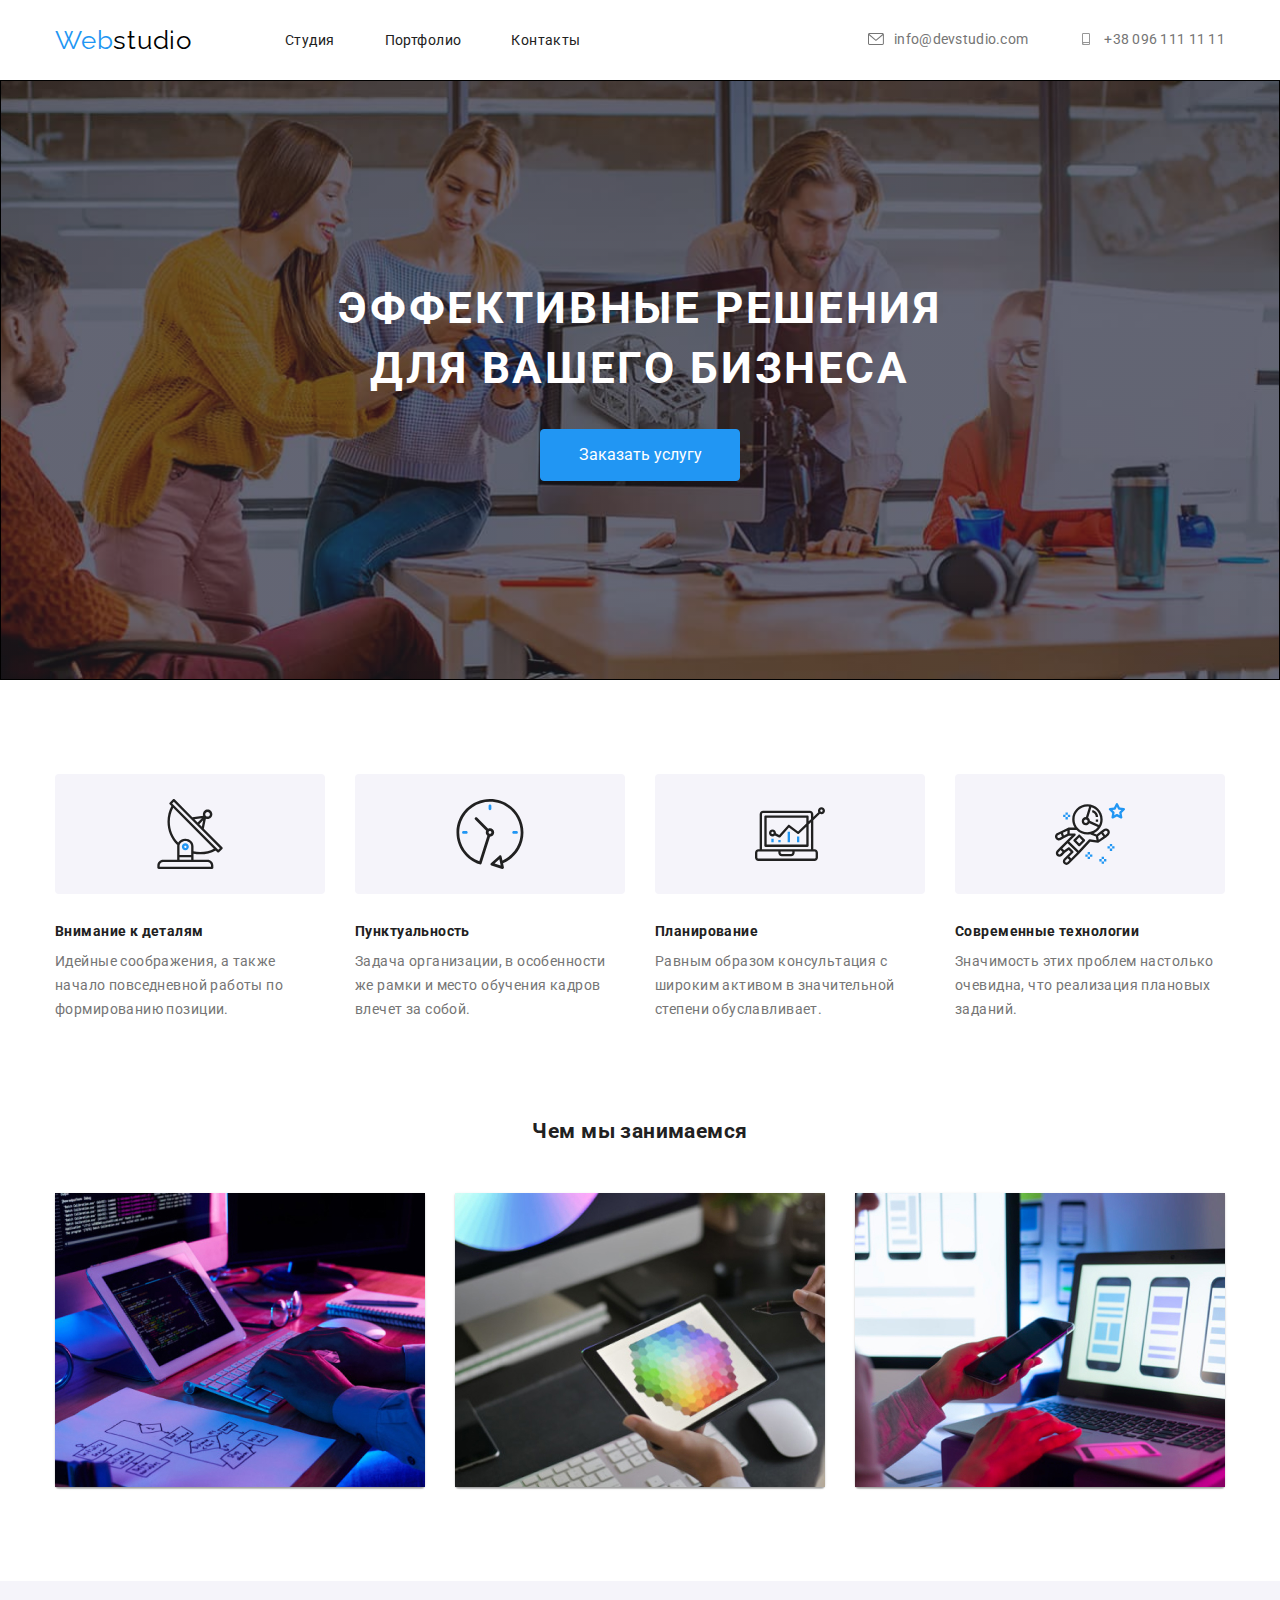
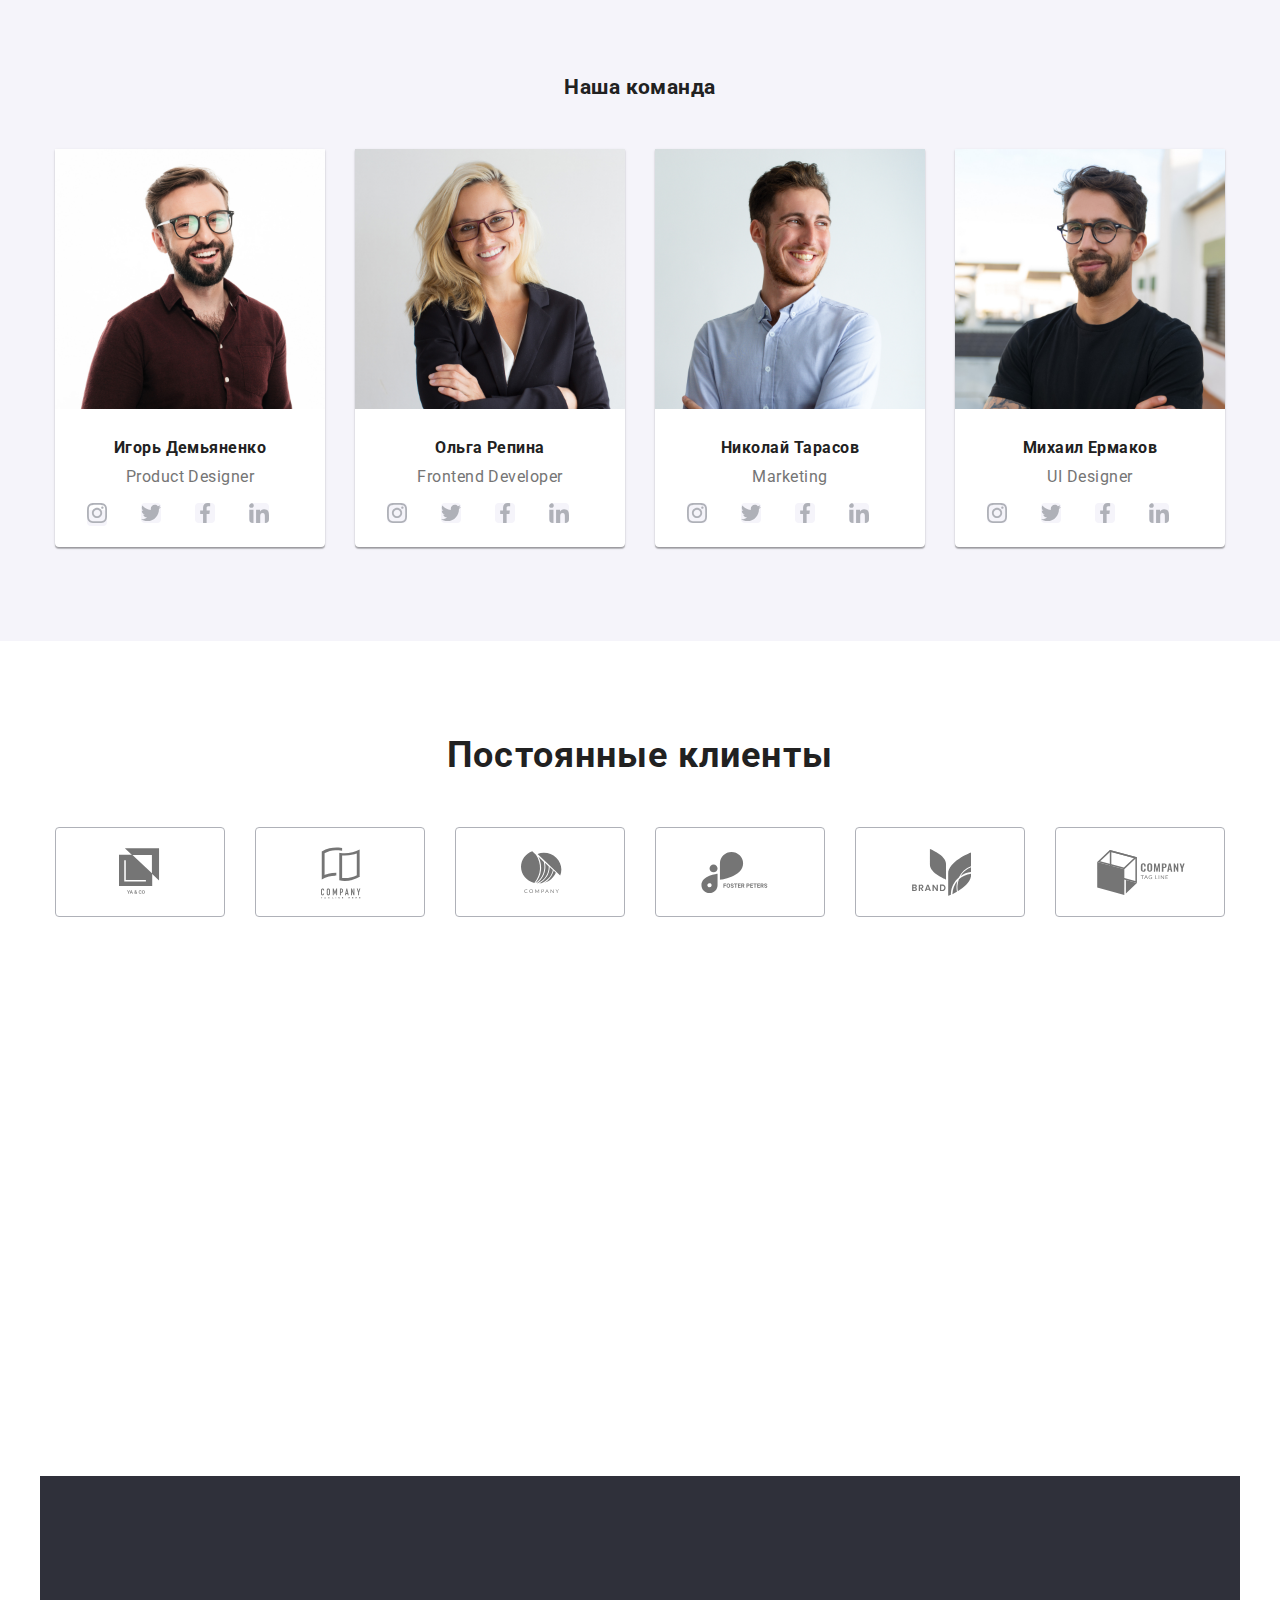
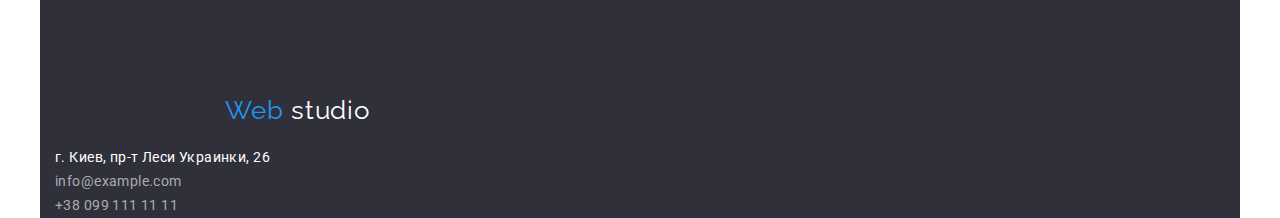
==== index.html @ 1630acd0 "summary" ====
<!DOCTYPE html>
<html lang="ru">
  <head>
    <meta charset="UTF-8" />
    <meta name="viewport" content="width=device-width, initial-scale=1.0" />

    <link
      href="https://fonts.googleapis.com/css2?family=Roboto:wght@500;700;900&display=swap"
      rel="stylesheet"
    />
    <link
      href="https://fonts.googleapis.com/css2?family=Raleway:wght@700&display=swap"
      rel="stylesheet"
    />
    <link
      rel="stylesheet"
      href="https://cdnjs.cloudflare.com/ajax/libs/modern-normalize/0.7.0/modern-normalize.min.css"
    />
    <link rel="stylesheet" href="reset.css" />
    <link rel="stylesheet" href="styles.css" />
    <link rel="stylesheet" href="./css/style.css" />

    <title>Студия</title>
  </head>
  <body>
    <header>
      <nav>
        <div class="container">
          <div class="nav-main">
            <a href="./index.html" class="logo reset-link"><span class="logo-color">Web</span>studio</a>
            <ul class="ul reset-ul">
              <li class="nav-items">
                <a href="" class="link reset-link">Студия</a>
              </li>
              <li class="nav-items">
                <a href="./portfolio.html" class="link reset-link">Портфолио</a>
              </li>
              <li class="nav-items">
                <a href="" class="link reset-link">Контакты</a>
              </li>
            </ul>
            <ul class="ul-contact reset-ul">
              <li class="contacts-li">
                <a href="mailto:info@devstudio.com" class="contacts reset-link">
                  <svg class="contacts-svg" width="16px" height="12px">
                    <use href="./images/symbol-defs.svg#icon-email"></use></svg>info@devstudio.com</a>
              </li>
              <li class="contacts-li">
                <a href="tel:+380961111111" class="contacts reset-link"
                  ><svg class="contacts-svg" width="16px" height="12px">
                    <use href="./images/symbol-defs.svg#icon-smartphone"></use></svg>+38 096 111 11 11
                </a>
              </li>
            </ul>
          </div>
        </div>
      </nav>
    </header>
    <main>
      <section class="hero-container">
        <div class="hero">
          <h1 class="hero-title">Эффективные решения для вашего бизнеса</h1>
          <button type="button" class="box">Заказать услугу</button>
        </div>
      </section>
      <section class="container-feautures-icon">
        <div>
          <h2 class="visually-hidden">Наши возможности</h2>
          <ul class="feautures reset-ul">
            <li class="list">
              <div class="futures-icon-item">
                <svg class="feutures-icon" width="70" height="70">
                  <use href="./images/symbol-defs.svg#icon-antenna"></use>
                </svg>
              </div>
              <p class="black">Внимание к деталям</p>
              <p class="top">
                Идейные соображения, а также начало повседневной работы по
                формированию позиции.
              </p>
            </li>
            <li class="list">
              <div class="futures-icon-item">
                <svg class="feutures-icon" width="70" height="70">
                  <use href="./images/symbol-defs.svg#icon-clock"></use>
                </svg>
              </div>
              <p class="black">Пунктуальность</p>
              <p class="top">
                Задача организации, в особенности же рамки и место обучения
                кадров влечет за собой.
              </p>
            </li>
            <li class="list">
              <div class="futures-icon-item">
                <svg class="feutures-icon" width="70" height="70">
                  <use href="./images/symbol-defs.svg#icon-diagram"></use>
                </svg>
              </div>
              <p class="black">Планирование</p>
              <p class="top">
                Равным образом консультация с широким активом в значительной
                степени обуславливает.
              </p>
            </li>
            <li class="list">
              <div class="futures-icon-item">
                <svg class="feutures-icon" width="70" height="70">
                  <use href="./images/symbol-defs.svg#icon-astronaut"></use>
                </svg>
              </div>
              <p class="black">Современные технологии</p>
              <p class="top">
                Значимость этих проблем настолько очевидна, что реализация
                плановых заданий.
              </p>
            </li>
          </ul>
        </div>
      </section>
      <section class="possibles-section">
        <div class="container">
          <h2 class="possibles-text">Чем мы занимаемся</h2>
          <ul class="possibles reset-ul">
            <li class="possibles-li">
              <img src="./images/work.jpg" alt="Проектирование" width="370" />
            </li>
            <li class="possibles-li">
              <img src="./images/work2.jpg" alt="Приложения" width="370" />
            </li>
            <li class="possibles-li">
              <img src="./images/work3.jpg" alt="Дизайн" width="370" />
            </li>
          </ul>
        </div>
      </section>
      <section class="command">
        <div class="container">
          <h2 class="command-text possibles-text">Наша команда</h2>
          <ul class="command-top reset-ul">
            <li class="possibles-li">
              <img src="./images/it1.jpg" alt="Игорь Демьяненко" width="270" />
              <h3 class="black-it">Игорь Демьяненко</h3>
              <p class="text-it" lang="en">Product Designer</p>
              <ul class="reset-ul command-ul">
                <li class="command-li">
                  <a href="" class="feutures-icon">
                    <svg width="20" height="20">
                      <use href="./images/symbol-defs.svg#icon-instagram"></use>
                    </svg>
                  </a>
                </li>
                <li class="command-li">
                  <svg class="feutures-icon" width="20" height="20">
                    <use href="./images/symbol-defs.svg#icon-twitter"></use>
                  </svg>
                </li>
                <li class="command-li">
                  <svg class="feutures-icon" width="20" height="20">
                    <use href="./images/symbol-defs.svg#icon-facebook"></use>
                  </svg>
                </li>
                <li class="command-li">
                  <svg class="feutures-icon" width="20" height="20">
                    <use href="./images/symbol-defs.svg#icon-linkedin"></use>
                  </svg>
                </li>
              </ul>
            </li>
            <li class="possibles-li">
              <img src="./images/it2.jpg" alt="Ольга Репина" width="270" />
              <h3 class="black-it">Ольга Репина</h3>
              <p class="text-it" lang="en">Frontend Developer</p>
              <ul class="reset-ul command-ul">
                <li class="command-li">
                  <svg class="feutures-icon" width="20" height="20">
                    <use href="./images/symbol-defs.svg#icon-instagram"></use>
                  </svg>
                </li>
                <li class="command-li">
                  <svg class="feutures-icon" width="20" height="20">
                    <use href="./images/symbol-defs.svg#icon-twitter"></use>
                  </svg>
                </li>
                <li class="command-li">
                  <svg class="feutures-icon" width="20" height="20">
                    <use href="./images/symbol-defs.svg#icon-facebook"></use>
                  </svg>
                </li>
                <li class="command-li">
                  <svg class="feutures-icon" width="20" height="20">
                    <use href="./images/symbol-defs.svg#icon-linkedin"></use>
                  </svg>
                </li>
              </ul>
            </li>
            <li class="possibles-li">
              <img src="./images/it3.jpg" alt="Николай Тарасов" width="270" />
              <h3 class="black-it">Николай Тарасов</h3>
              <p class="text-it" lang="en">Marketing</p>
              <ul class="reset-ul command-ul">
                <li class="command-li">
                  <svg class="feutures-icon" width="20" height="20">
                    <use href="./images/symbol-defs.svg#icon-instagram"></use>
                  </svg>
                </li>
                <li class="command-li">
                  <svg class="feutures-icon" width="20" height="20">
                    <use href="./images/symbol-defs.svg#icon-twitter"></use>
                  </svg>
                </li>
                <li class="command-li">
                  <svg class="feutures-icon" width="20" height="20">
                    <use href="./images/symbol-defs.svg#icon-facebook"></use>
                  </svg>
                </li>
                <li class="command-li">
                  <svg class="feutures-icon" width="20" height="20">
                    <use href="./images/symbol-defs.svg#icon-linkedin"></use>
                  </svg>
                </li>
              </ul>
            </li>
            <li class="possibles-li">
              <img src="./images/it4.jpg" alt="Михаил Ермаков" width="270" />
              <h3 class="black-it">Михаил Ермаков</h3>
              <p class="text-it" lang="en">UI Designer</p>
              <ul class="reset-ul command-ul">
                <li class="command-li">
                  <svg class="feutures-icon" width="20" height="20">
                    <use href="./images/symbol-defs.svg#icon-instagram"></use>
                  </svg>
                </li>
                <li class="command-li">
                  <svg class="feutures-icon" width="20" height="20">
                    <use href="./images/symbol-defs.svg#icon-twitter"></use>
                  </svg>
                </li>
                <li class="command-li">
                  <svg class="feutures-icon" width="20" height="20">
                    <use href="./images/symbol-defs.svg#icon-facebook"></use>
                  </svg>
                </li>
                <li class="command-li">
                  <svg class="feutures-icon" width="20" height="20">
                    <use href="./images/symbol-defs.svg#icon-linkedin"></use>
                  </svg>
                </li>
              </ul>
            </li>
          </ul>
        </div>
      </section>
      <section class="client-p">
        <div class="container">
          <h2 class="client-text">Постоянные клиенты</h2>
          <ul class="client-ul reset-ul">
            <li class="client-li">
              <a href="" class="client-link">
                <svg class="client-svg" width="44.27" height="49.23">
                  <use href="./images/symbol-defs.svg#icon-logo1"></use>
                </svg>
              </a>
            </li>
            <li class="client-li">
              <a href="" class="client-link">
                <svg width="40" height="52">
                  <use href="./images/symbol-defs.svg#icon-logo2"></use>
                </svg>
              </a>
            </li>
            <li class="client-li">
              <a href="" class="client-link">
                <svg width="41" height="42.6">
                  <use href="./images/symbol-defs.svg#icon-logo3"></use>
                </svg>
              <a/>
            </li>
            <li class="client-li">
              <a href="" class="client-link">
                <svg width="79.66" height="42.02">
                  <use href="./images/symbol-defs.svg#icon-logo4"></use>
                </svg>
              <a/>
            </li>
            <li class="client-li">
              <a href="" class="client-link">
                <svg width="59" height="47">
                  <use href="./images/symbol-defs.svg#icon-logo5"></use>
                </svg>
              <a/>
            </li>
            <li class="client-li">
              <a href="" class="client-link">
                <svg width="88.48" height="45.44">
                  <use href="./images/symbol-defs.svg#icon-logo6"></use>
                <a/>
              </svg>
            </li>
          </ul>
        </div>
      </section>
    </main>
    <footer>
      <div class="container-footer">
        <div class="podval-logo">
          <a href="./index.html" class="podval-logo reset-link"
            ><span class="logo-color">Web</span> studio</a>
        </div>
        <div class="podval-container">
          <ul class="podval-contacts reset-ul">
            <li>
              <address class="podval-addres reset-link">
                г. Киев, пр-т Леси Украинки, 26
              </address>
            </li>
            <li>
              <a href="mailto:info@example.com" class="podval-list reset-link"
                >info@example.com</a
              >
            </li>
            <li>
              <a href="tel:+380991111111" class="podval-list reset-link"
                >+38 099 111 11 11</a
              >
            </li>
          </ul>
        </div>
      </div>
    </footer>
  </body>
</html>
---- css/style.css ----
/* Фон сайта #FFFFFF */
/* Цвет основного текста #757575 */
/* Вторичный цвет #212121 */
/* Акцент #2196F3 */
/* Цвет заголовков #FFFFFF */
/* Цвет подвала #2F303A */
/* Цвет белой кнопки #f5f4fa */
:root {
  --main-font: "Roboto", sans-serif;
  --secondary-font: "Raleway", sans-serif;
  --title-font-size: 44px;
  --text-font-size: 14px;
  --modal-btn-color: #f5f4fa;
  --background-fone: #ffffff;
  --text-color: #757575;
  --text-secondary-color: #212121;
  --accent-color: #2196f3;
  --heading-color: #ffffff;
  --footer-color: #2f303a;
  --button-white: #f5f4fa;
  --logo: #000000;
}

*,
*::before,
*::after {
  margin: 0;
  padding: 0;
}
img {
  display: block;
}
body {
  font-family: var(--main-font);
  color: var(--text-color);
  background-color: var(--background-fone);
  font-size: 14px;
  letter-spacing: 0.03em;
}
/* header */
.logo {
  font-family: var(--secondary-font);
  color: var(--logo);
  font-size: 26px;
  line-height: 1.19;
  letter-spacing: 0.03em;
  margin-right: 93px;
}
.logo:hover {
  color: var(--accent-color);
}
.logo-color {
  color: var(--accent-color);
}
.nav {
  color: var(--text-secondary-color);
  line-height: 1.14;
  letter-spacing: 0.02em;
}
.nav:hover,
.nav:focus {
  color: var(--accent-color);
}
.nav-main {
  display: flex;
  align-items: center;
}
.nav-items:not(:last-child) {
  margin-right: 50px;
}

.contacts {
  color: var(--text-color);
  line-height: 1.14;
  letter-spacing: 0.02em;
  display: inline-flex;
  align-items: center;
  fill: #757575;
}
.contacts:hover,
.contacts:focus {
  color: var(--accent-color);
  fill: var(--accent-color);
}
.contacts-li {
  margin-left: 50px;
}
.contacts-svg {
  margin-right: 10px;
}

/* Hero */
.hero-container {
  max-width: 1600px;
  min-height: 600px;
  display: flex;
  margin-right: auto;
  margin-left: auto;
  border: 1px solid #000000;
  background-image: linear-gradient(
      to right,
      rgba(47, 48, 58, 0.4),
      rgba(47, 48, 58, 0.4)
    ),
    url(..//images/herofont.jpg);
  background-repeat: no-repeat;
  background-size: cover;
  background-position: center;
}
.hero {
  max-width: 696px;
  margin: auto;
  text-align: center;
}
.hero-title {
  font-family: Roboto;
  font-size: 44px;
  line-height: 1.36;
  text-align: center;
  letter-spacing: 0.06em;
  color: var(--heading-color);
  text-transform: uppercase;
}

.ul {
  display: flex;
}
.ul-contact {
  display: flex;
  margin-left: auto;
}
.link {
  text-decoration: none;
  padding: 32px 0px;
  display: block;
}
.list {
  list-style: none;
}
address {
  font-style: normal;
}
button {
  cursor: pointer;
  background-color: transparent;
}
/* Componnents */
.container {
  width: 1200px;
  padding-left: 15px;
  padding-right: 15px;
  margin-left: auto;
  margin-right: auto;
}
/* Скидываем стили списка */
.reset-ul {
  list-style-type: none;
}

.reset-link {
  text-decoration: none;
}
.link {
  color: var(--text-secondary-color);
}
.link-color {
  color: var(--accent-color);
}
.link:hover,
.link:focus {
  color: var(--accent-color);
}
.link-address {
  color: var(--text-color);
}
.link-address:hover,
.link-address:focus {
  color: var(--accent-color);
}
.link-heading {
  color: var(--heading-color);
}
.text {
  color: var(--text-color);
}

.black {
  color: var(--text-secondary-color);
  line-height: 1.14;
  margin-bottom: 10px;
  font-weight: 700;
}
.footer-b {
  color: #ffffff;
  text-transform: uppercase;
}
.text-footer {
  color: var(--text-color);
}
.text-footer:hover,
.text-footer:focus {
  color: var(--accent-color);
}
.box {
  min-width: 200px;
  color: var(--heading-color);
  background: var(--accent-color);
  display: inline-block;
  border: 1px solid var(--accent-color);
  padding: 10px 32px 10px 32px;
  margin-top: 30px;
  border-radius: 4px;
  font-size: 16px;
  font-weight: 700px;
  line-height: 30px;
}
.box.container {
  width: 200px;
  height: 50px;
  left: 700px;
  top: 430px;
  background: #2196f3;
  box-shadow: 0px 4px 4px rgba(0, 0, 0, 0.15);
  border-radius: 4px;
  display: inline-block;
}
.button-filter:hover,
.button-filter:focus {
  cursor: pointer;
}
.visually-hidden {
  position: absolute !important;
  clip: rect(1px 1px 1px 1px); /* IE6, IE7 */
  clip: rect(1px, 1px, 1px, 1px);
  padding: 0 !important;
  border: 0 !important;
  height: 1px !important;
  width: 1px !important;
  overflow: hidden;
}
.feautures {
  display: flex;
  margin-top: 94px;
}
.list {
  width: calc((100%-3 * 30px) / 4);
}
.list:not(:first-child) {
  margin-left: 30px;
}
/* .list .black .top {
  margin-top: 10px;
} */
.feautures .black {
  margin-bottom: 10px;
}
/* Наши возможности */
.possibles {
  display: flex;
  padding-top: 50px;
}
.possibles-li:not(:first-child) {
  margin-left: 30px;
}
.possibles-li {
  background: #ffffff;
  box-shadow: 0px 1px 3px rgba(0, 0, 0, 0.12), 0px 1px 1px rgba(0, 0, 0, 0.14),
    0px 2px 1px rgba(0, 0, 0, 0.2);
  border-radius: 0px 0px 4px 4px;
}
.possibles-section {
  padding-top: 94px;
  padding-bottom: 94px;
}
.possibles-text {
  text-align: center;
  font-weight: 700;
  color: #212121;
}
/* Наша команда */
.command {
  background: #f5f4fa;
  display: flex;
  padding-top: 94px;
  padding-bottom: 94px;
}
.command-top {
  display: flex;
}
.command-text {
  margin-bottom: 50px;
}
/* Подвал */
.podval {
  background-color: var(--footer-color);
  max-width: 1600px;
  min-height: 252px;
  margin-top: 94px;
}
.podval-logo {
  color: var(--background-fone);
  font-family: var(--secondary-font);
  font-size: 26px;
  line-height: 1.19;
  letter-spacing: 0.03em;
  margin-right: 93px;
}
.podval-logo {
  padding-top: 60px;
}
.podval-logo:hover,
.podval-logo:focus {
  color: var(--accent-color);
}
.podval-contacts {
  padding-top: 20px;
}
.podval-container {
  width: 231px;
}
.podval-list {
  color: var(--text-color);
  line-height: 1.71;
  letter-spacing: 0.03em;
  color: rgba(255, 255, 255, 0.6);
}
.podval-addres {
  font-size: 14px;
  line-height: 1.71;
  letter-spacing: 0.03em;
  color: #ffffff;
}
.container-portfolio {
  max-width: 1200px;
  padding-left: 15px;
  padding-right: 15px;
  padding-top: 94px;
  padding-bottom: 94px;
  margin-right: auto;
  margin-left: auto;
}

.ul-portfolio {
  display: flex;
  justify-content: center;
}
.list-portfolio {
  background: #f5f4fa;
  border-radius: 4px;
  padding: 6px 22px 6px 22px;
}
/* .list-portfolio:hover
.list-portfolio:focus {
  color: var(--accent-color);
  background: #2196f3;
  box-shadow: 0px 3px 1px rgba(0, 0, 0, 0.1), 0px 1px 2px rgba(0, 0, 0, 0.08),
    0px 2px 2px rgba(0, 0, 0, 0.12); */
}
.list-portfolio:not(:first-child) {
  margin-left: 8px;
}
.work {
  display: flex;
  flex-wrap: wrap;
  padding-top: 50px;
}
.work-text {
  font-size: 16px;
  line-height: 1.87;
  letter-spacing: 0.03em;
  color: #757575;
}
.work-item:nth-child(3n) {
  margin-right: 0px;
}
.work-item {
  margin-right: 30px;
}
.work-item {
  margin-bottom: 30px;
}
.work-item:nth-last-child(-n + 3) {
  margin-bottom: 0;
}
.text-portfolio {
  font-weight: bold;
}
.marg {
  margin-top: 20px;
  margin-left: 24px;
  margin-right: 24px;
  margin-bottom: 20px;
}
.marg .black {
  margin-bottom: 4px;
}
.marg .black {
  font-weight: 700;
  font-size: 18px;
  line-height: 2;
  letter-spacing: 0.06em;
}
.marg .black .text {
  font-size: 16px;
  line-height: 1.87;
  letter-spacing: 0.03em;
}
.text-it {
  font-family: var(--text-color);
  font-size: 16px;
  line-height: 1.18;
  text-align: center;
  letter-spacing: 0.03em;
  color: #757575;
  margin-top: 10px;
}
.black-it {
  font-size: 16px;
  line-height: 1.18;
  text-align: center;
  letter-spacing: 0.03em;
  margin-top: 30px;
  color: #212121;
}
.top {
  font-size: 14px;
  line-height: 1.71;
  letter-spacing: 0.03em;
}
.link-p {
  color: var(--text-secondary-color);
}
.link-p-color {
  color: var(--accent-color);
}
.link-p:hover,
.link-p:focus {
  color: var(--background-fone);
  background: #2196f3;
  box-shadow: 0px 3px 1px rgba(0, 0, 0, 0.1), 0px 1px 2px rgba(0, 0, 0, 0.08),
    0px 2px 2px rgba(0, 0, 0, 0.12);
    
}
.container-feautures-icon {
  max-width: 1200px;
  min-height: 251px;
  padding-left: 15px;
  padding-right: 15px;
  margin-left: auto;
  margin-right: auto;
}
.feutures-icon {
  fill: #AFB1B8;
  background: #f5f4fa;
  border-radius: 4px;
}
.feautures-icon:hover,
.feautures-icon:focus {
  color: var(--accent-color);
  fill: var(--accent-color);
}
.futures-icon-item {
  width: 270px;
  height: 120px;
  border-radius: 4px;
  background: #f5f4fa;
  margin-bottom: 30px;
  display: flex;
  align-items: center;
  justify-content: center;
}
.command-ul {
  display: flex;
  justify-content: center;
  align-items: center;
  margin-top: 16px;
}

.command-li {
  width: 44px;
  height: 44px;
}
.command-li + .command-li {
  margin-left: 10px;
}
.container-footer {
  width: 1200px;
  padding-left: 15px;
  padding-right: 15px;
  margin-left: auto;
  margin-right: auto;
  background: var(--footer-color);
}
.container-client {
  max-width: 1170px;
  max-height: 370px;
}
.client-text {
 font-weight: 700;
 font-size: 36px;
 line-height: 1,16;
 text-align: center;
 letter-spacing: 0.03em;
 color: #212121;
 margin-bottom: 50px;
  }
.client-ul {
  display: flex;
  align-items: center;
  justify-content: center;
}
.client-li {
  width: 170px;
  height: 90px;
  border: 1px solid #AFB1B8;
  border-radius: 4px;
}
.client-li:not(:first-child) {
  margin-left: 30px;
}
.client-p {
  padding-top: 94px;
  padding-bottom: 94px;
}
.client-link:hover,
.client-link:focus {
  fill: var(--accent-color);
  border: 1px solid #2196F3;
  border-radius: 4px;
}
.client-link {
  display: inline-flex;
  width: 170px;
  height: 90px;
  align-items: center;
  justify-content: center;
  fill: #757575;
}
/* .client-svg {
  fill: #757575;
} */
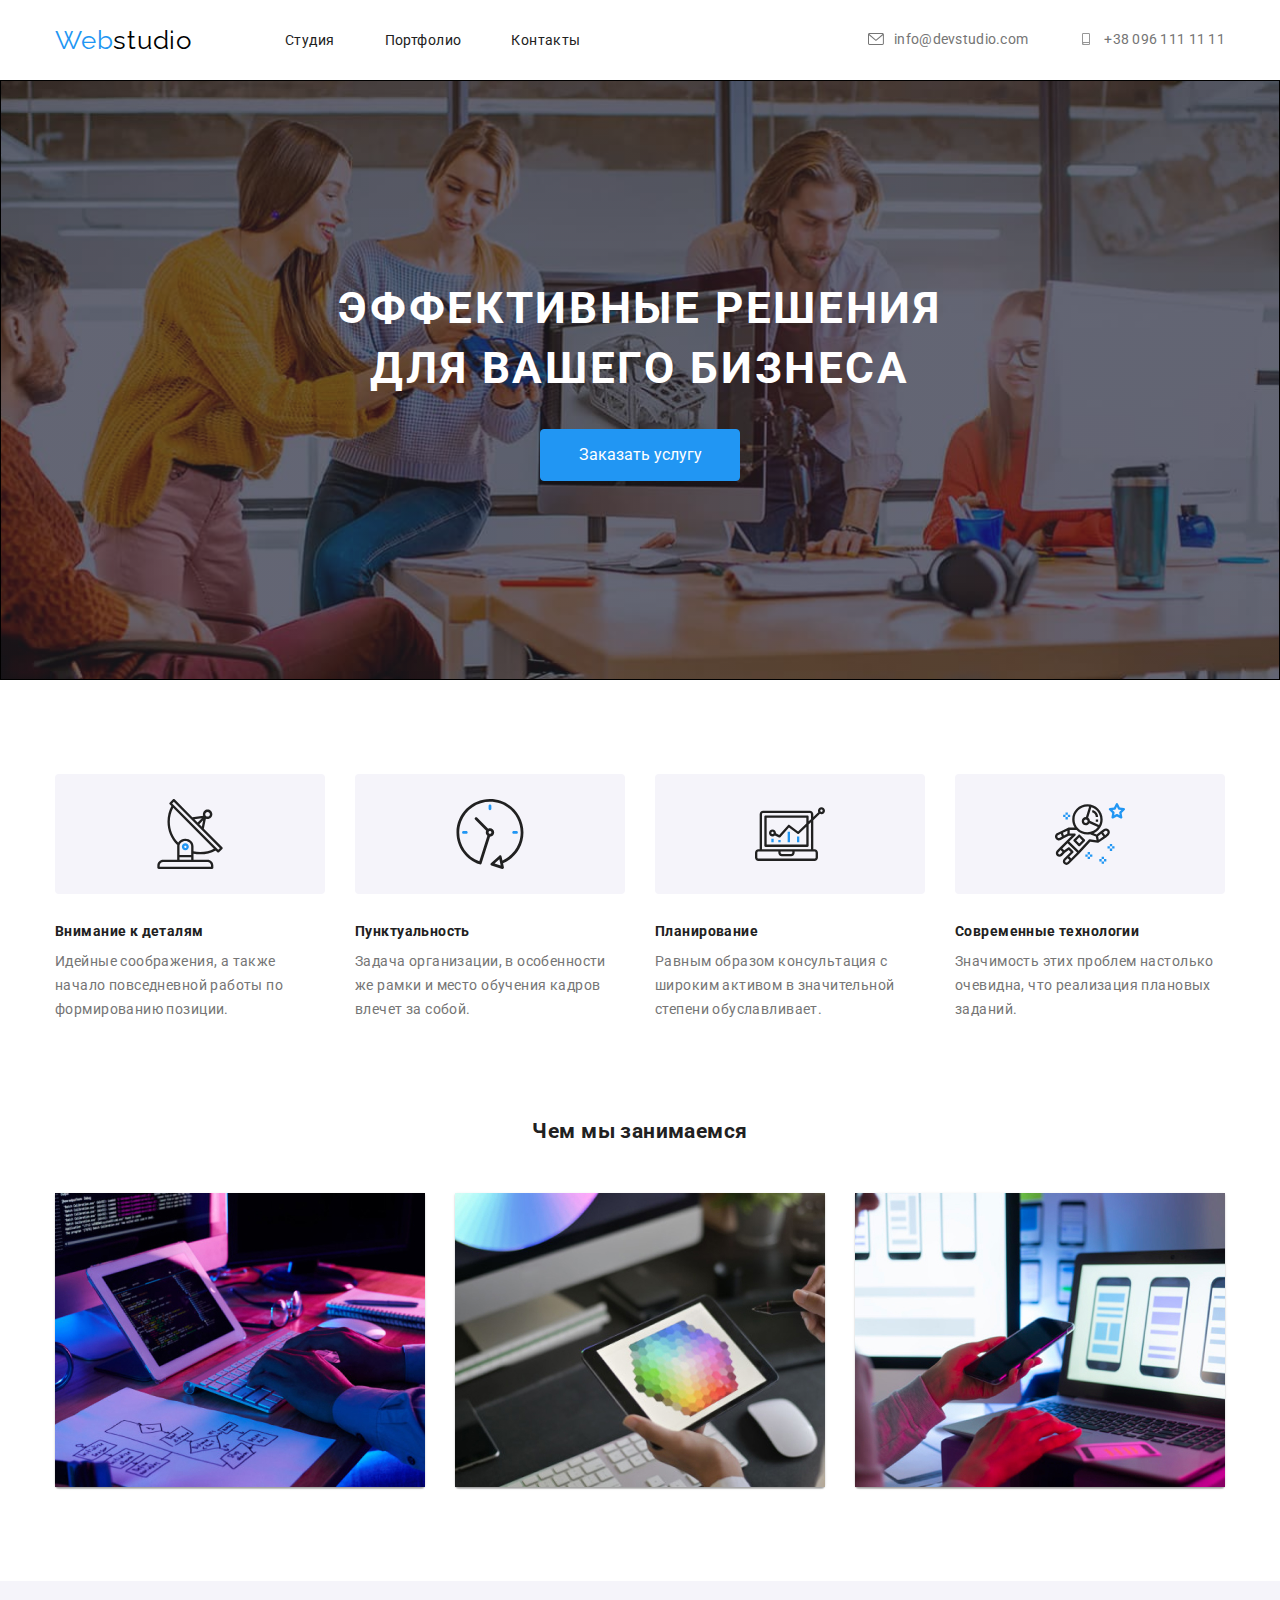
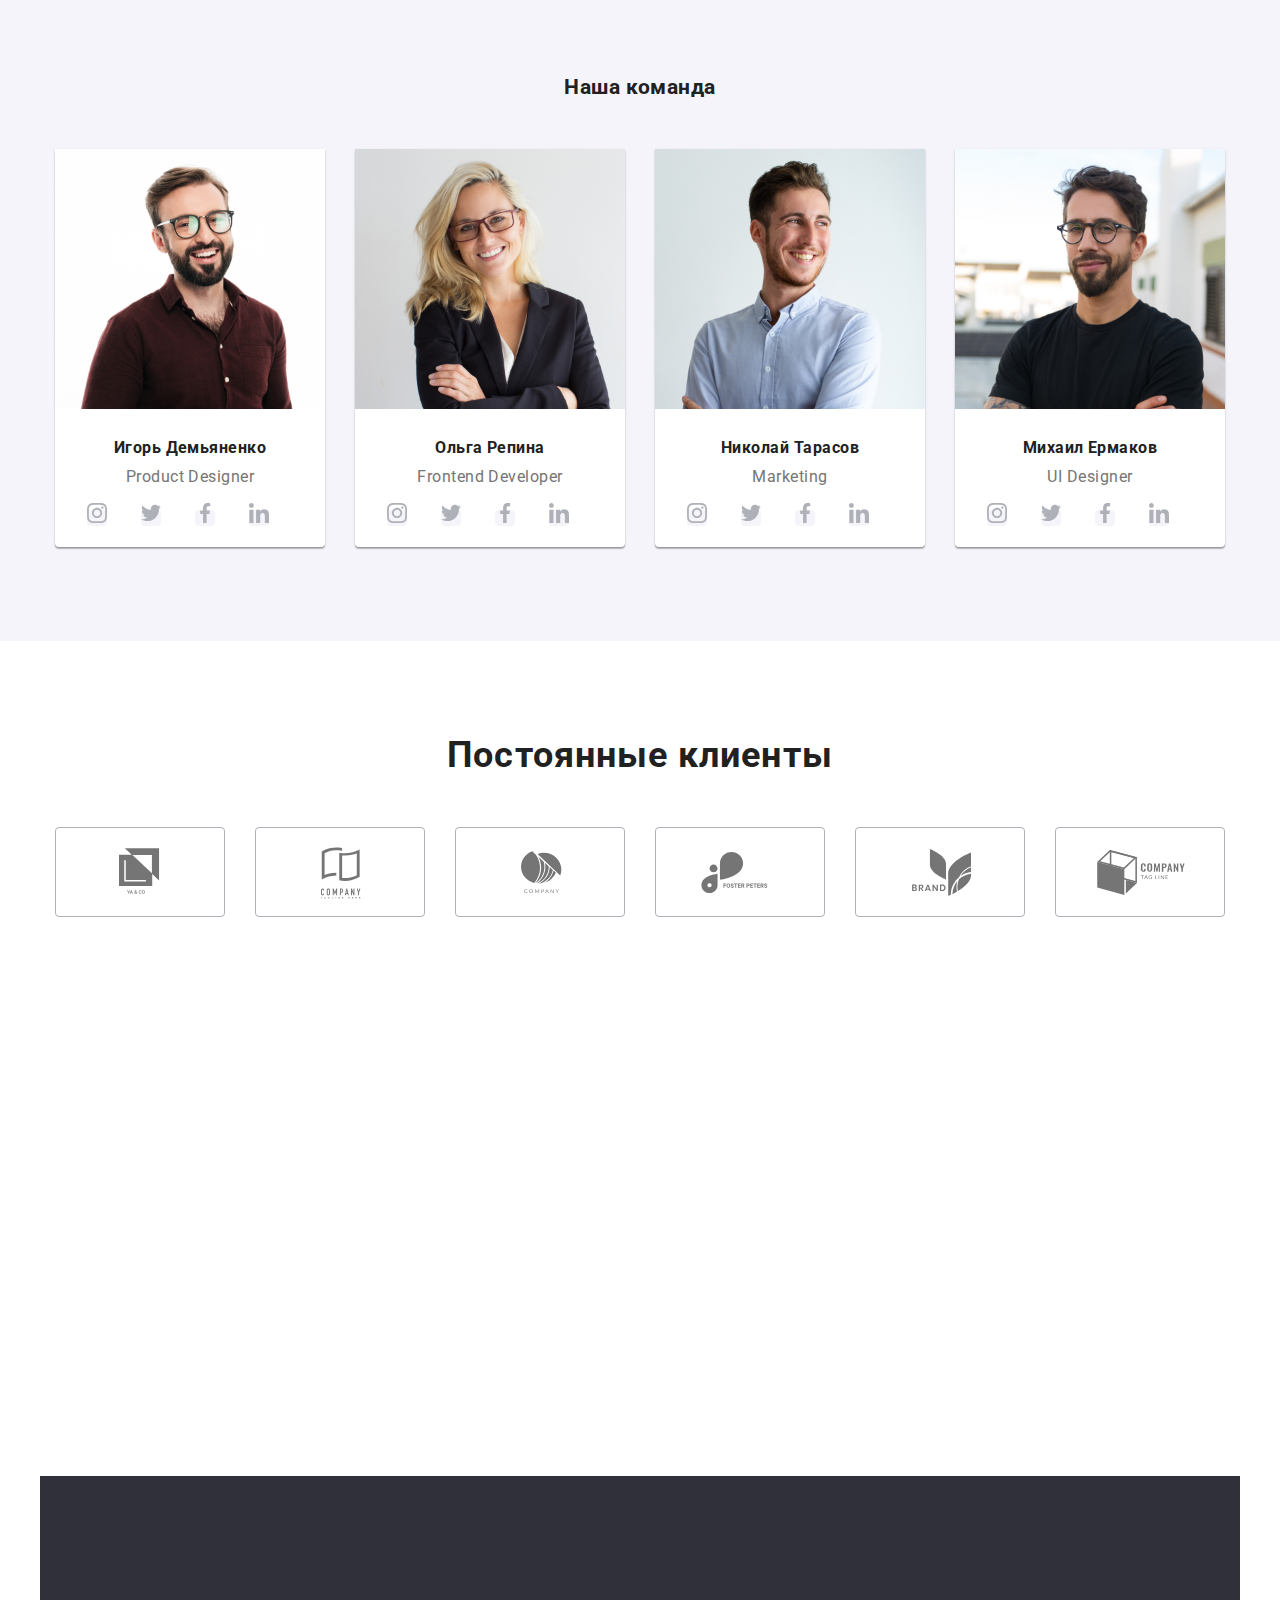
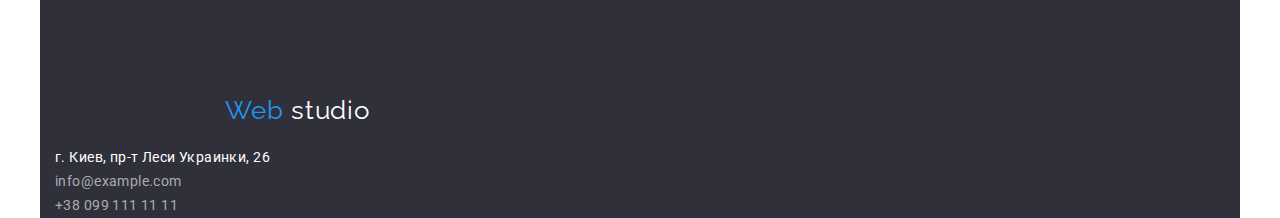
==== commit b73775c8: "summary" ====
--- a/index.html
+++ b/index.html
@@ -145,25 +145,32 @@
               <ul class="reset-ul command-ul">
                 <li class="command-li">
                   <a href="" class="feutures-icon">
-                    <svg width="20" height="20">
+                    <svg class="feautures-icon-svg" width="20" height="20">
                       <use href="./images/symbol-defs.svg#icon-instagram"></use>
                     </svg>
                   </a>
                 </li>
-                <li class="command-li">
-                  <svg class="feutures-icon" width="20" height="20">
-                    <use href="./images/symbol-defs.svg#icon-twitter"></use>
-                  </svg>
-                </li>
-                <li class="command-li">
-                  <svg class="feutures-icon" width="20" height="20">
-                    <use href="./images/symbol-defs.svg#icon-facebook"></use>
-                  </svg>
-                </li>
-                <li class="command-li">
-                  <svg class="feutures-icon" width="20" height="20">
-                    <use href="./images/symbol-defs.svg#icon-linkedin"></use>
-                  </svg>
+                </li>
+                <li class="command-li">
+                  <a href="" class="feutures-icon">
+                    <svg class="feautures-icon-svg" width="20" height="20">
+                      <use href="./images/symbol-defs.svg#icon-twitter"></use>
+                    </svg>
+                  </a>
+                </li>
+                <li class="command-li">
+                  <a href="" class="feutures-icon">
+                    <svg class="feautures-icon-svg" width="20" height="20">
+                      <use href="./images/symbol-defs.svg#icon-facebook"></use>
+                    </svg>
+                  </a>
+                </li>
+                <li class="command-li">
+                  <a href="" class="feutures-icon">
+                    <svg class="feautures-icon-svg" width="20" height="20">
+                      <use href="./images/symbol-defs.svg#icon-linkedin"></use>
+                    </svg>
+                  </a>
                 </li>
               </ul>
             </li>
@@ -173,81 +180,108 @@
               <p class="text-it" lang="en">Frontend Developer</p>
               <ul class="reset-ul command-ul">
                 <li class="command-li">
-                  <svg class="feutures-icon" width="20" height="20">
-                    <use href="./images/symbol-defs.svg#icon-instagram"></use>
-                  </svg>
-                </li>
-                <li class="command-li">
-                  <svg class="feutures-icon" width="20" height="20">
-                    <use href="./images/symbol-defs.svg#icon-twitter"></use>
-                  </svg>
-                </li>
-                <li class="command-li">
-                  <svg class="feutures-icon" width="20" height="20">
-                    <use href="./images/symbol-defs.svg#icon-facebook"></use>
-                  </svg>
-                </li>
-                <li class="command-li">
-                  <svg class="feutures-icon" width="20" height="20">
-                    <use href="./images/symbol-defs.svg#icon-linkedin"></use>
-                  </svg>
-                </li>
-              </ul>
-            </li>
+                  <a href="" class="feutures-icon">
+                    <svg class="feautures-icon-svg" width="20" height="20">
+                      <use href="./images/symbol-defs.svg#icon-instagram"></use>
+                    </svg>
+                  </a>
+                </li>
+                </li>
+                <li class="command-li">
+                  <a href="" class="feutures-icon">
+                    <svg class="feautures-icon-svg" width="20" height="20">
+                      <use href="./images/symbol-defs.svg#icon-twitter"></use>
+                    </svg>
+                  </a>
+                </li>
+                <li class="command-li">
+                  <a href="" class="feutures-icon">
+                    <svg class="feautures-icon-svg" width="20" height="20">
+                      <use href="./images/symbol-defs.svg#icon-facebook"></use>
+                    </svg>
+                  </a>
+                </li>
+                <li class="command-li">
+                  <a href="" class="feutures-icon">
+                    <svg class="feautures-icon-svg" width="20" height="20">
+                      <use href="./images/symbol-defs.svg#icon-linkedin"></use>
+                    </svg>
+                  </a>
+                </li>
+                </ul>
+                </li>
             <li class="possibles-li">
               <img src="./images/it3.jpg" alt="Николай Тарасов" width="270" />
               <h3 class="black-it">Николай Тарасов</h3>
               <p class="text-it" lang="en">Marketing</p>
               <ul class="reset-ul command-ul">
                 <li class="command-li">
-                  <svg class="feutures-icon" width="20" height="20">
-                    <use href="./images/symbol-defs.svg#icon-instagram"></use>
-                  </svg>
-                </li>
-                <li class="command-li">
-                  <svg class="feutures-icon" width="20" height="20">
-                    <use href="./images/symbol-defs.svg#icon-twitter"></use>
-                  </svg>
-                </li>
-                <li class="command-li">
-                  <svg class="feutures-icon" width="20" height="20">
-                    <use href="./images/symbol-defs.svg#icon-facebook"></use>
-                  </svg>
-                </li>
-                <li class="command-li">
-                  <svg class="feutures-icon" width="20" height="20">
-                    <use href="./images/symbol-defs.svg#icon-linkedin"></use>
-                  </svg>
-                </li>
-              </ul>
-            </li>
+                  <a href="" class="feutures-icon">
+                    <svg class="feautures-icon-svg" width="20" height="20">
+                      <use href="./images/symbol-defs.svg#icon-instagram"></use>
+                    </svg>
+                  </a>
+                </li>
+                </li>
+                <li class="command-li">
+                  <a href="" class="feutures-icon">
+                    <svg class="feautures-icon-svg" width="20" height="20">
+                      <use href="./images/symbol-defs.svg#icon-twitter"></use>
+                    </svg>
+                  </a>
+                </li>
+                <li class="command-li">
+                  <a href="" class="feutures-icon">
+                    <svg class="feautures-icon-svg" width="20" height="20">
+                      <use href="./images/symbol-defs.svg#icon-facebook"></use>
+                    </svg>
+                  </a>
+                </li>
+                <li class="command-li">
+                  <a href="" class="feutures-icon">
+                    <svg class="feautures-icon-svg" width="20" height="20">
+                      <use href="./images/symbol-defs.svg#icon-linkedin"></use>
+                    </svg>
+                  </a>
+                </li>
+                </ul>
+                </li>
             <li class="possibles-li">
               <img src="./images/it4.jpg" alt="Михаил Ермаков" width="270" />
               <h3 class="black-it">Михаил Ермаков</h3>
               <p class="text-it" lang="en">UI Designer</p>
               <ul class="reset-ul command-ul">
                 <li class="command-li">
-                  <svg class="feutures-icon" width="20" height="20">
-                    <use href="./images/symbol-defs.svg#icon-instagram"></use>
-                  </svg>
-                </li>
-                <li class="command-li">
-                  <svg class="feutures-icon" width="20" height="20">
-                    <use href="./images/symbol-defs.svg#icon-twitter"></use>
-                  </svg>
-                </li>
-                <li class="command-li">
-                  <svg class="feutures-icon" width="20" height="20">
-                    <use href="./images/symbol-defs.svg#icon-facebook"></use>
-                  </svg>
-                </li>
-                <li class="command-li">
-                  <svg class="feutures-icon" width="20" height="20">
-                    <use href="./images/symbol-defs.svg#icon-linkedin"></use>
-                  </svg>
-                </li>
-              </ul>
-            </li>
+                  <a href="" class="feutures-icon">
+                    <svg class="feautures-icon-svg" width="20" height="20">
+                      <use href="./images/symbol-defs.svg#icon-instagram"></use>
+                    </svg>
+                  </a>
+                </li>
+                </li>
+                <li class="command-li">
+                  <a href="" class="feutures-icon">
+                    <svg class="feautures-icon-svg" width="20" height="20">
+                      <use href="./images/symbol-defs.svg#icon-twitter"></use>
+                    </svg>
+                  </a>
+                </li>
+                <li class="command-li">
+                  <a href="" class="feutures-icon">
+                    <svg class="feautures-icon-svg" width="20" height="20">
+                      <use href="./images/symbol-defs.svg#icon-facebook"></use>
+                    </svg>
+                  </a>
+                </li>
+                <li class="command-li">
+                  <a href="" class="feutures-icon">
+                    <svg class="feautures-icon-svg" width="20" height="20">
+                      <use href="./images/symbol-defs.svg#icon-linkedin"></use>
+                    </svg>
+                  </a>
+                </li>
+                </ul>
+                </li>
           </ul>
         </div>
       </section>
--- a/css/style.css
+++ b/css/style.css
@@ -454,8 +454,8 @@
   background: #f5f4fa;
   border-radius: 4px;
 }
-.feautures-icon:hover,
-.feautures-icon:focus {
+.feautures-icon-svg:hover,
+.feautures-icon-svg:focus {
   color: var(--accent-color);
   fill: var(--accent-color);
 }
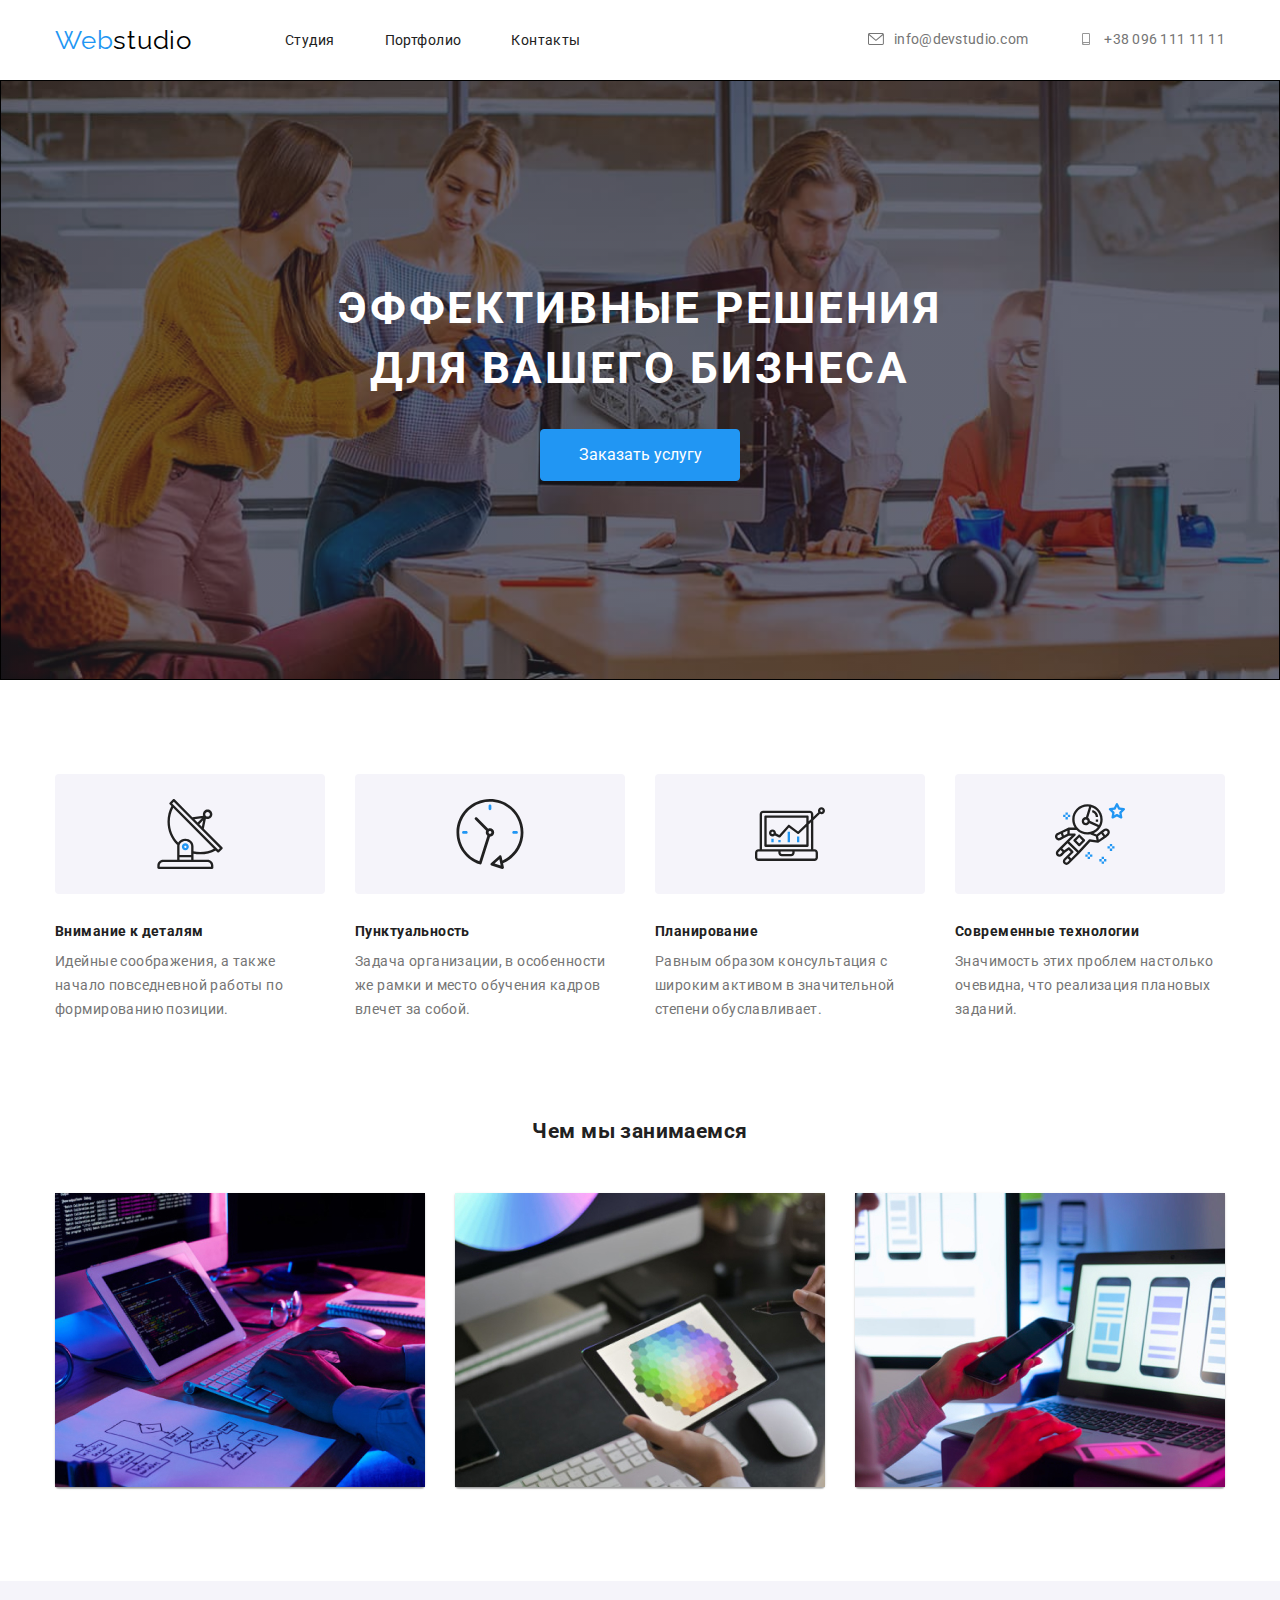
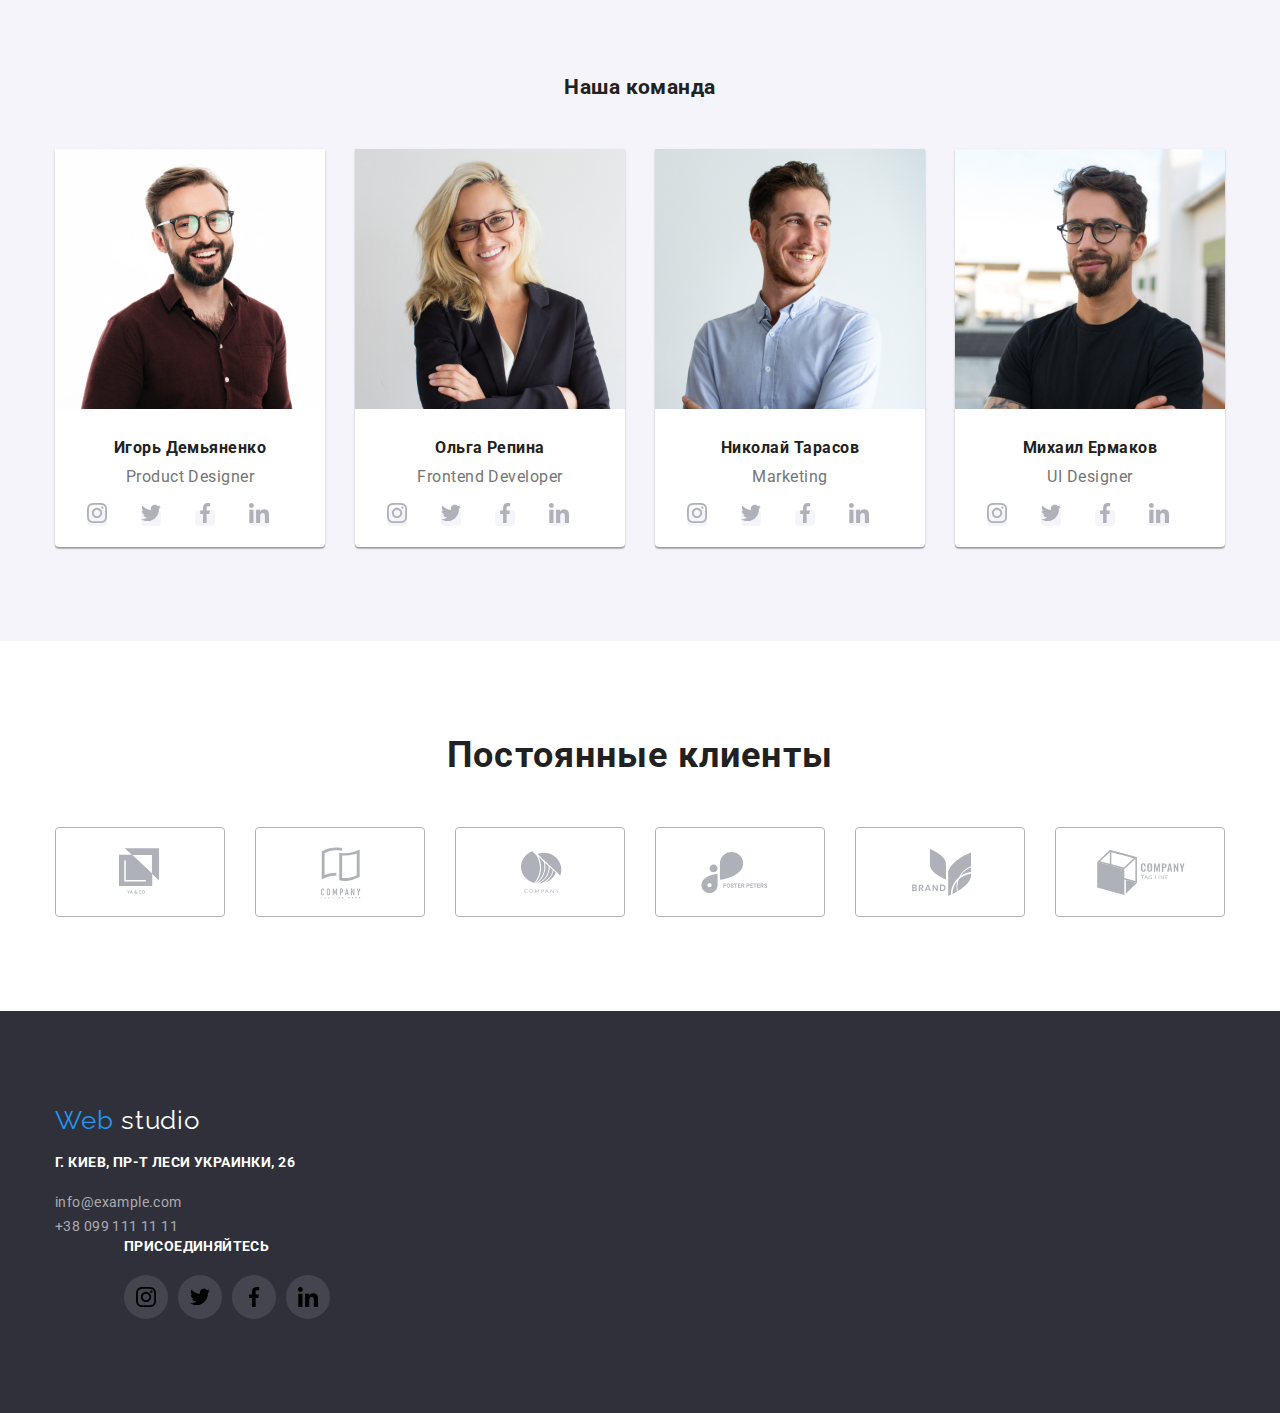
==== commit 22360055: "summary" ====
--- a/index.html
+++ b/index.html
@@ -291,7 +291,7 @@
           <ul class="client-ul reset-ul">
             <li class="client-li">
               <a href="" class="client-link">
-                <svg class="client-svg" width="44.27" height="49.23">
+                <svg width="44.27" height="49.23">
                   <use href="./images/symbol-defs.svg#icon-logo1"></use>
                 </svg>
               </a>
@@ -308,59 +308,87 @@
                 <svg width="41" height="42.6">
                   <use href="./images/symbol-defs.svg#icon-logo3"></use>
                 </svg>
-              <a/>
+              </a>
             </li>
             <li class="client-li">
               <a href="" class="client-link">
                 <svg width="79.66" height="42.02">
                   <use href="./images/symbol-defs.svg#icon-logo4"></use>
                 </svg>
-              <a/>
+              </a>
             </li>
             <li class="client-li">
               <a href="" class="client-link">
                 <svg width="59" height="47">
                   <use href="./images/symbol-defs.svg#icon-logo5"></use>
                 </svg>
-              <a/>
+              </a>
             </li>
             <li class="client-li">
               <a href="" class="client-link">
                 <svg width="88.48" height="45.44">
                   <use href="./images/symbol-defs.svg#icon-logo6"></use>
-                <a/>
-              </svg>
+                </svg>
+              </a>
             </li>
           </ul>
         </div>
       </section>
     </main>
-    <footer>
-      <div class="container-footer">
-        <div class="podval-logo">
+    <footer class="footer">
+      <section class="container">
           <a href="./index.html" class="podval-logo reset-link"
             ><span class="logo-color">Web</span> studio</a>
-        </div>
-        <div class="podval-container">
+          <address>
           <ul class="podval-contacts reset-ul">
-            <li>
-              <address class="podval-addres reset-link">
+            <li class="podval-addres reset-link">
                 г. Киев, пр-т Леси Украинки, 26
-              </address>
             </li>
             <li>
               <a href="mailto:info@example.com" class="podval-list reset-link"
-                >info@example.com</a
-              >
+                >info@example.com</a>
             </li>
             <li>
               <a href="tel:+380991111111" class="podval-list reset-link"
-                >+38 099 111 11 11</a
-              >
-            </li>
-          </ul>
-        </div>
-      </div>
+                >+38 099 111 11 11</a>
+            </li>
+          </ul>
+          </address>
+          <div class="margin69">
+            <b class="podval-addres">Присоединяйтесь</b>
+          <ul class="social reset-ul">
+            <li class="command-li">
+              <a href="" class="footer-icon">
+                <svg class="footer-icon-svg" width="20" height="20">
+                  <use href="./images/symbol-defs.svg#icon-instagram"></use>
+                </svg>
+              </a>
+            </li>
+            </li>
+            <li class="command-li">
+              <a href="" class="footer-icon">
+                <svg class="feautures-icon-svg" width="20" height="20">
+                  <use href="./images/symbol-defs.svg#icon-twitter"></use>
+                </svg>
+              </a>
+            </li>
+            <li class="command-li">
+              <a href="" class="footer-icon">
+                <svg class="feautures-icon-svg" width="20" height="20">
+                  <use href="./images/symbol-defs.svg#icon-facebook"></use>
+                </svg>
+              </a>
+            </li>
+            <li class="command-li">
+              <a href="" class="footer-icon">
+                <svg class="feautures-icon-svg" width="20" height="20">
+                  <use href="./images/symbol-defs.svg#icon-linkedin"></use>
+                </svg>
+              </a>
+            </li>
+          </ul>
+          </div>
+      </section>
     </footer>
   </body>
 </html>
--- a/css/style.css
+++ b/css/style.css
@@ -305,9 +305,6 @@
   letter-spacing: 0.03em;
   margin-right: 93px;
 }
-.podval-logo {
-  padding-top: 60px;
-}
 .podval-logo:hover,
 .podval-logo:focus {
   color: var(--accent-color);
@@ -324,11 +321,17 @@
   letter-spacing: 0.03em;
   color: rgba(255, 255, 255, 0.6);
 }
+.podval-list:hover,
+.podval-lisr:focus {
+  color: var(--accent-color);
+}
 .podval-addres {
-  font-size: 14px;
-  line-height: 1.71;
-  letter-spacing: 0.03em;
+  display: block;
+  padding-bottom: 20px;
   color: #ffffff;
+  font-weight: 700;
+  line-height: 1.14;
+  text-transform: uppercase;
 }
 .container-portfolio {
   max-width: 1200px;
@@ -489,7 +492,6 @@
   padding-right: 15px;
   margin-left: auto;
   margin-right: auto;
-  background: var(--footer-color);
 }
 .container-client {
   max-width: 1170px;
@@ -522,20 +524,55 @@
   padding-top: 94px;
   padding-bottom: 94px;
 }
+.client-link {
+  display: inline-flex;
+  width: 170px;
+  height: 90px;
+  align-items: center;
+  justify-content: center;
+  fill: #AFB1B8;
+}
 .client-link:hover,
 .client-link:focus {
   fill: var(--accent-color);
   border: 1px solid #2196F3;
   border-radius: 4px;
 }
-.client-link {
+.footer {
+  background: var(--footer-color);
+  padding-top: 94px;
+  padding-bottom: 94px;
+}
+
+
+.command-li {
+  width: 44px;
+  height: 44px;
+}
+.command-li + .command-li {
+  margin-left: 10px;
+}
+.footer-icon {
+  width: 44px;
+  height: 44px;
   display: inline-flex;
-  width: 170px;
-  height: 90px;
   align-items: center;
   justify-content: center;
-  fill: #757575;
-}
-/* .client-svg {
-  fill: #757575;
-} */
+  background-color: rgba(255, 255, 255, 0.1);
+  border-radius: 50%;
+  --color4:#ffffff;
+  /* fill: #AFB1B8;
+  border-radius: 4px; */
+}
+.footer-icon:hover,
+.footer-icon:focus {
+  background-color: #2196F3;
+  color: var(--accent-color);
+  fill: var(--accent-color);
+}
+.social {
+  display: flex;
+}
+.margin69 {
+  margin-left: 69px;
+}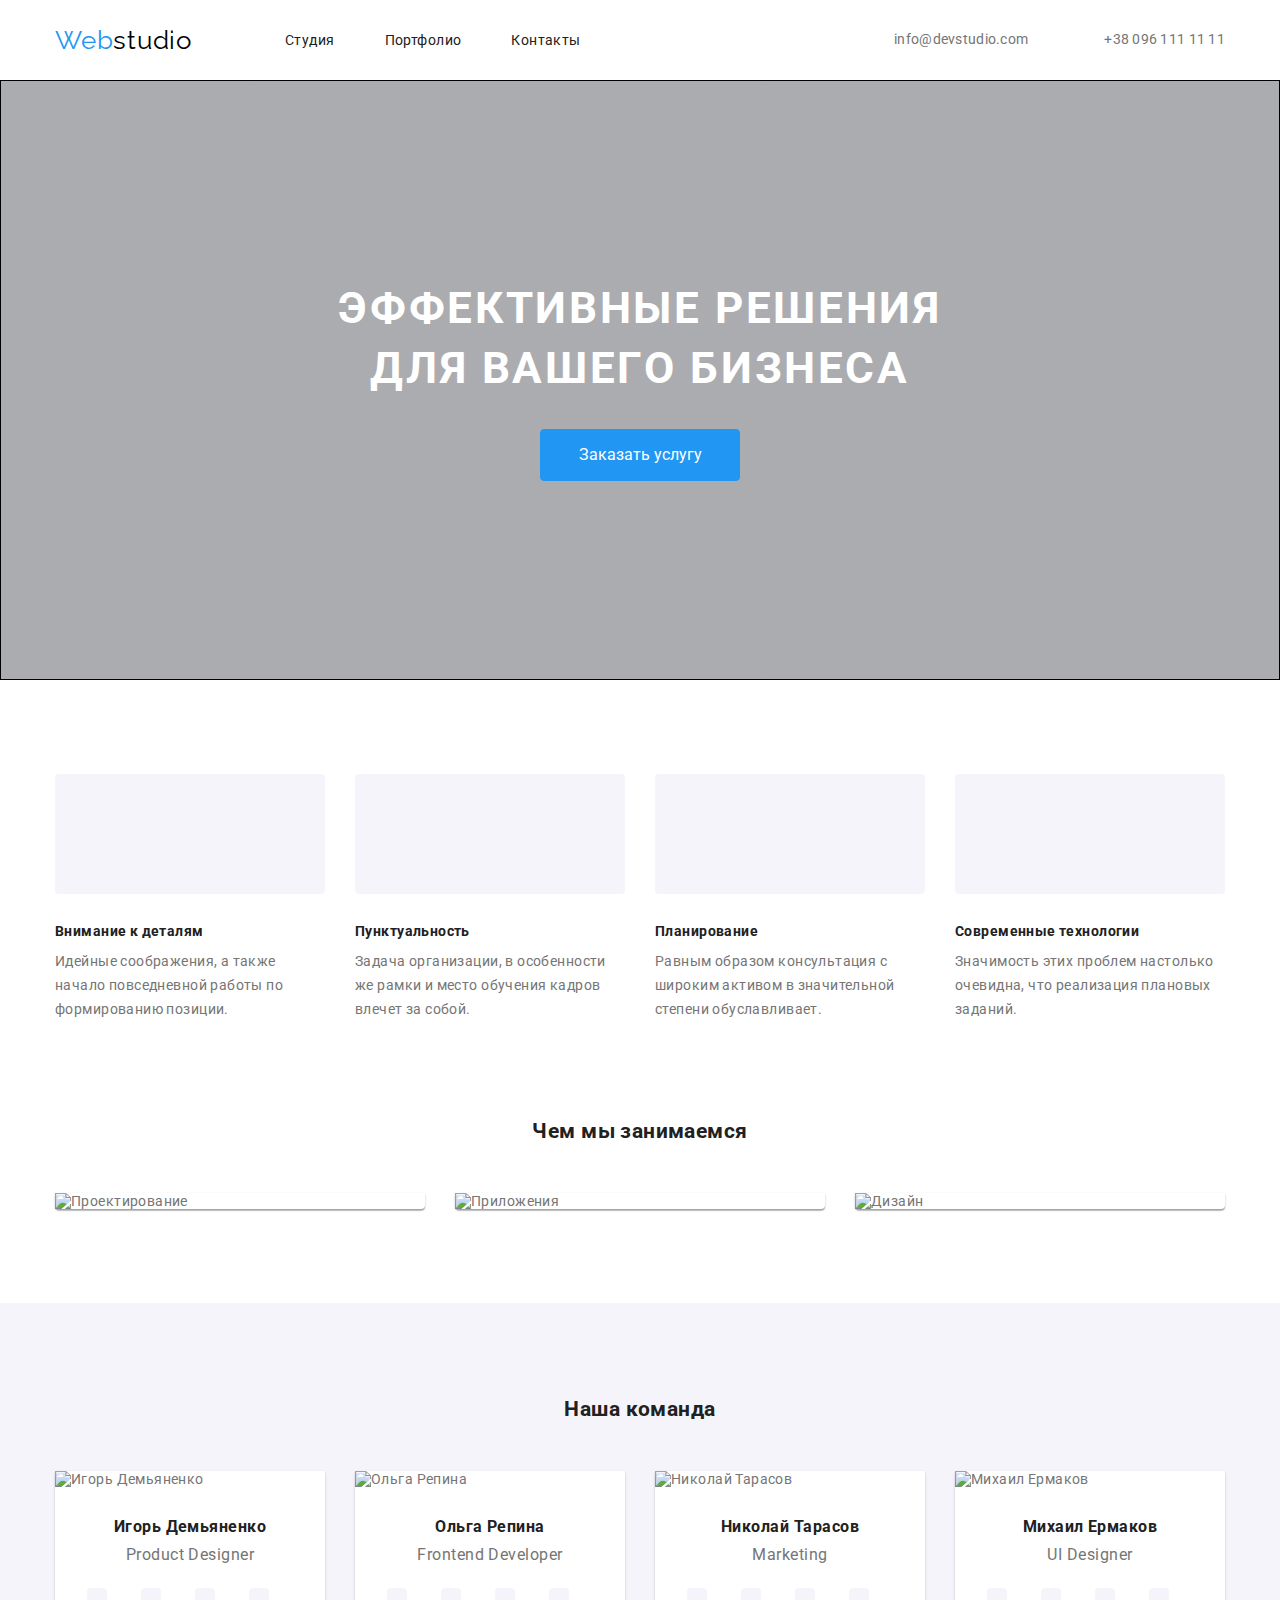
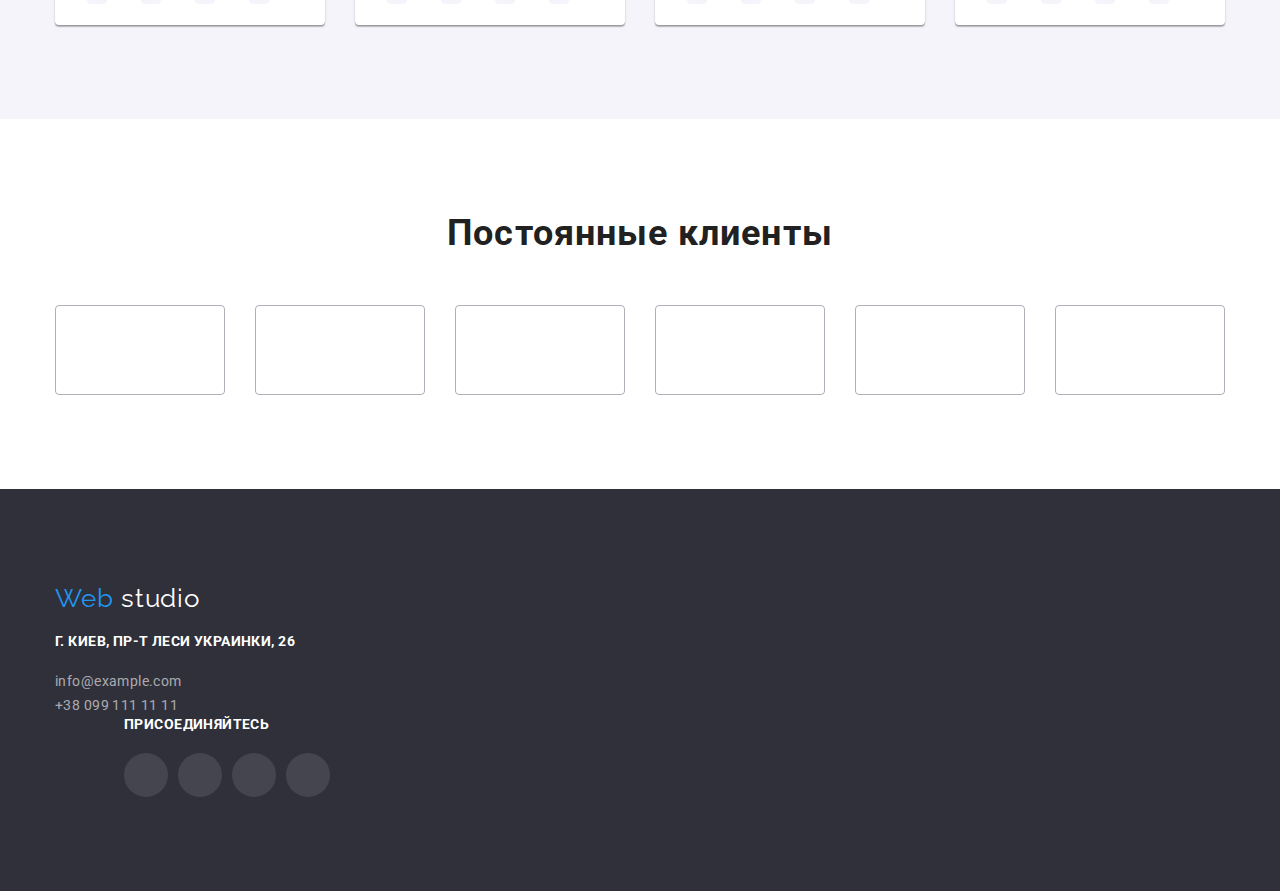
==== commit 2f410fe8: "summary" ====
--- a/index.html
+++ b/index.html
@@ -1,394 +1,388 @@
 <!DOCTYPE html>
 <html lang="ru">
-  <head>
-    <meta charset="UTF-8" />
-    <meta name="viewport" content="width=device-width, initial-scale=1.0" />
-
-    <link
-      href="https://fonts.googleapis.com/css2?family=Roboto:wght@500;700;900&display=swap"
-      rel="stylesheet"
-    />
-    <link
-      href="https://fonts.googleapis.com/css2?family=Raleway:wght@700&display=swap"
-      rel="stylesheet"
-    />
-    <link
-      rel="stylesheet"
-      href="https://cdnjs.cloudflare.com/ajax/libs/modern-normalize/0.7.0/modern-normalize.min.css"
-    />
-    <link rel="stylesheet" href="reset.css" />
-    <link rel="stylesheet" href="styles.css" />
-    <link rel="stylesheet" href="./css/style.css" />
-
-    <title>Студия</title>
-  </head>
-  <body>
-    <header>
-      <nav>
-        <div class="container">
-          <div class="nav-main">
-            <a href="./index.html" class="logo reset-link"><span class="logo-color">Web</span>studio</a>
-            <ul class="ul reset-ul">
-              <li class="nav-items">
-                <a href="" class="link reset-link">Студия</a>
-              </li>
-              <li class="nav-items">
-                <a href="./portfolio.html" class="link reset-link">Портфолио</a>
-              </li>
-              <li class="nav-items">
-                <a href="" class="link reset-link">Контакты</a>
-              </li>
-            </ul>
-            <ul class="ul-contact reset-ul">
-              <li class="contacts-li">
-                <a href="mailto:info@devstudio.com" class="contacts reset-link">
-                  <svg class="contacts-svg" width="16px" height="12px">
-                    <use href="./images/symbol-defs.svg#icon-email"></use></svg>info@devstudio.com</a>
-              </li>
-              <li class="contacts-li">
-                <a href="tel:+380961111111" class="contacts reset-link"
-                  ><svg class="contacts-svg" width="16px" height="12px">
-                    <use href="./images/symbol-defs.svg#icon-smartphone"></use></svg>+38 096 111 11 11
+
+<head>
+  <meta charset="UTF-8" />
+  <meta name="viewport" content="width=device-width, initial-scale=1.0" />
+
+  <link href="https://fonts.googleapis.com/css2?family=Roboto:wght@500;700;900&display=swap" rel="stylesheet" />
+  <link href="https://fonts.googleapis.com/css2?family=Raleway:wght@700&display=swap" rel="stylesheet" />
+  <link rel="stylesheet"
+    href="https://cdnjs.cloudflare.com/ajax/libs/modern-normalize/0.7.0/modern-normalize.min.css" />
+  <link rel="stylesheet" href="reset.css" />
+  <link rel="stylesheet" href="styles.css" />
+  <link rel="stylesheet" href="./css/style.css" />
+
+  <title>Студия</title>
+</head>
+
+<body>
+  <header>
+    <nav>
+      <div class="container">
+        <div class="nav-main">
+          <a href="./index.html" class="logo reset-link"><span class="logo-color">Web</span>studio</a>
+          <ul class="ul reset-ul">
+            <li class="nav-items">
+              <a href="" class="link reset-link">Студия</a>
+            </li>
+            <li class="nav-items">
+              <a href="./portfolio.html" class="link reset-link">Портфолио</a>
+            </li>
+            <li class="nav-items">
+              <a href="" class="link reset-link">Контакты</a>
+            </li>
+          </ul>
+          <ul class="ul-contact reset-ul">
+            <li class="contacts-li">
+              <a href="mailto:info@devstudio.com" class="contacts reset-link">
+                <svg class="contacts-svg" width="16px" height="12px">
+                  <use href="./images/symbol-defs.svg#icon-email"></use>
+                </svg>info@devstudio.com</a>
+            </li>
+            <li class="contacts-li">
+              <a href="tel:+380961111111" class="contacts reset-link"><svg class="contacts-svg" width="16px"
+                  height="12px">
+                  <use href="./images/symbol-defs.svg#icon-smartphone"></use>
+                </svg>+38 096 111 11 11
+              </a>
+            </li>
+          </ul>
+        </div>
+      </div>
+    </nav>
+  </header>
+  <main>
+    <section class="hero-container">
+      <div class="hero">
+        <h1 class="hero-title">Эффективные решения для вашего бизнеса</h1>
+        <button type="button" class="box">Заказать услугу</button>
+      </div>
+    </section>
+    <section class="container-feautures-icon">
+      <div>
+        <h2 class="visually-hidden">Наши возможности</h2>
+        <ul class="feautures reset-ul">
+          <li class="list">
+            <div class="futures-icon-item">
+              <svg class="feutures-icon" width="70" height="70">
+                <use href="./images/symbol-defs.svg#icon-antenna"></use>
+              </svg>
+            </div>
+            <p class="black">Внимание к деталям</p>
+            <p class="top">
+              Идейные соображения, а также начало повседневной работы по
+              формированию позиции.
+            </p>
+          </li>
+          <li class="list">
+            <div class="futures-icon-item">
+              <svg class="feutures-icon" width="70" height="70">
+                <use href="./images/symbol-defs.svg#icon-clock"></use>
+              </svg>
+            </div>
+            <p class="black">Пунктуальность</p>
+            <p class="top">
+              Задача организации, в особенности же рамки и место обучения
+              кадров влечет за собой.
+            </p>
+          </li>
+          <li class="list">
+            <div class="futures-icon-item">
+              <svg class="feutures-icon" width="70" height="70">
+                <use href="./images/symbol-defs.svg#icon-diagram"></use>
+              </svg>
+            </div>
+            <p class="black">Планирование</p>
+            <p class="top">
+              Равным образом консультация с широким активом в значительной
+              степени обуславливает.
+            </p>
+          </li>
+          <li class="list">
+            <div class="futures-icon-item">
+              <svg class="feutures-icon" width="70" height="70">
+                <use href="./images/symbol-defs.svg#icon-astronaut"></use>
+              </svg>
+            </div>
+            <p class="black">Современные технологии</p>
+            <p class="top">
+              Значимость этих проблем настолько очевидна, что реализация
+              плановых заданий.
+            </p>
+          </li>
+        </ul>
+      </div>
+    </section>
+    <section class="possibles-section">
+      <div class="container">
+        <h2 class="possibles-text">Чем мы занимаемся</h2>
+        <ul class="possibles reset-ul">
+          <li class="possibles-li">
+            <img src="./images/work.jpg" alt="Проектирование" width="370" />
+          </li>
+          <li class="possibles-li">
+            <img src="./images/work2.jpg" alt="Приложения" width="370" />
+          </li>
+          <li class="possibles-li">
+            <img src="./images/work3.jpg" alt="Дизайн" width="370" />
+          </li>
+        </ul>
+      </div>
+    </section>
+    <section class="command">
+      <div class="container">
+        <h2 class="command-text possibles-text">Наша команда</h2>
+        <ul class="command-top reset-ul">
+          <li class="possibles-li">
+            <img src="./images/it1.jpg" alt="Игорь Демьяненко" width="270" />
+            <h3 class="black-it">Игорь Демьяненко</h3>
+            <p class="text-it" lang="en">Product Designer</p>
+            <ul class="reset-ul command-ul">
+              <li class="command-li">
+                <a href="" class="feutures-icon">
+                  <svg class="feautures-icon-svg" width="20" height="20">
+                    <use href="./images/symbol-defs.svg#icon-instagram"></use>
+                  </svg>
                 </a>
               </li>
-            </ul>
-          </div>
-        </div>
-      </nav>
-    </header>
-    <main>
-      <section class="hero-container">
-        <div class="hero">
-          <h1 class="hero-title">Эффективные решения для вашего бизнеса</h1>
-          <button type="button" class="box">Заказать услугу</button>
-        </div>
-      </section>
-      <section class="container-feautures-icon">
-        <div>
-          <h2 class="visually-hidden">Наши возможности</h2>
-          <ul class="feautures reset-ul">
-            <li class="list">
-              <div class="futures-icon-item">
-                <svg class="feutures-icon" width="70" height="70">
-                  <use href="./images/symbol-defs.svg#icon-antenna"></use>
-                </svg>
-              </div>
-              <p class="black">Внимание к деталям</p>
-              <p class="top">
-                Идейные соображения, а также начало повседневной работы по
-                формированию позиции.
-              </p>
-            </li>
-            <li class="list">
-              <div class="futures-icon-item">
-                <svg class="feutures-icon" width="70" height="70">
-                  <use href="./images/symbol-defs.svg#icon-clock"></use>
-                </svg>
-              </div>
-              <p class="black">Пунктуальность</p>
-              <p class="top">
-                Задача организации, в особенности же рамки и место обучения
-                кадров влечет за собой.
-              </p>
-            </li>
-            <li class="list">
-              <div class="futures-icon-item">
-                <svg class="feutures-icon" width="70" height="70">
-                  <use href="./images/symbol-defs.svg#icon-diagram"></use>
-                </svg>
-              </div>
-              <p class="black">Планирование</p>
-              <p class="top">
-                Равным образом консультация с широким активом в значительной
-                степени обуславливает.
-              </p>
-            </li>
-            <li class="list">
-              <div class="futures-icon-item">
-                <svg class="feutures-icon" width="70" height="70">
-                  <use href="./images/symbol-defs.svg#icon-astronaut"></use>
-                </svg>
-              </div>
-              <p class="black">Современные технологии</p>
-              <p class="top">
-                Значимость этих проблем настолько очевидна, что реализация
-                плановых заданий.
-              </p>
-            </li>
-          </ul>
-        </div>
-      </section>
-      <section class="possibles-section">
-        <div class="container">
-          <h2 class="possibles-text">Чем мы занимаемся</h2>
-          <ul class="possibles reset-ul">
-            <li class="possibles-li">
-              <img src="./images/work.jpg" alt="Проектирование" width="370" />
-            </li>
-            <li class="possibles-li">
-              <img src="./images/work2.jpg" alt="Приложения" width="370" />
-            </li>
-            <li class="possibles-li">
-              <img src="./images/work3.jpg" alt="Дизайн" width="370" />
-            </li>
-          </ul>
-        </div>
-      </section>
-      <section class="command">
-        <div class="container">
-          <h2 class="command-text possibles-text">Наша команда</h2>
-          <ul class="command-top reset-ul">
-            <li class="possibles-li">
-              <img src="./images/it1.jpg" alt="Игорь Демьяненко" width="270" />
-              <h3 class="black-it">Игорь Демьяненко</h3>
-              <p class="text-it" lang="en">Product Designer</p>
-              <ul class="reset-ul command-ul">
-                <li class="command-li">
-                  <a href="" class="feutures-icon">
-                    <svg class="feautures-icon-svg" width="20" height="20">
-                      <use href="./images/symbol-defs.svg#icon-instagram"></use>
-                    </svg>
-                  </a>
-                </li>
-                </li>
-                <li class="command-li">
-                  <a href="" class="feutures-icon">
-                    <svg class="feautures-icon-svg" width="20" height="20">
-                      <use href="./images/symbol-defs.svg#icon-twitter"></use>
-                    </svg>
-                  </a>
-                </li>
-                <li class="command-li">
-                  <a href="" class="feutures-icon">
-                    <svg class="feautures-icon-svg" width="20" height="20">
-                      <use href="./images/symbol-defs.svg#icon-facebook"></use>
-                    </svg>
-                  </a>
-                </li>
-                <li class="command-li">
-                  <a href="" class="feutures-icon">
-                    <svg class="feautures-icon-svg" width="20" height="20">
-                      <use href="./images/symbol-defs.svg#icon-linkedin"></use>
-                    </svg>
-                  </a>
-                </li>
-              </ul>
-            </li>
-            <li class="possibles-li">
-              <img src="./images/it2.jpg" alt="Ольга Репина" width="270" />
-              <h3 class="black-it">Ольга Репина</h3>
-              <p class="text-it" lang="en">Frontend Developer</p>
-              <ul class="reset-ul command-ul">
-                <li class="command-li">
-                  <a href="" class="feutures-icon">
-                    <svg class="feautures-icon-svg" width="20" height="20">
-                      <use href="./images/symbol-defs.svg#icon-instagram"></use>
-                    </svg>
-                  </a>
-                </li>
-                </li>
-                <li class="command-li">
-                  <a href="" class="feutures-icon">
-                    <svg class="feautures-icon-svg" width="20" height="20">
-                      <use href="./images/symbol-defs.svg#icon-twitter"></use>
-                    </svg>
-                  </a>
-                </li>
-                <li class="command-li">
-                  <a href="" class="feutures-icon">
-                    <svg class="feautures-icon-svg" width="20" height="20">
-                      <use href="./images/symbol-defs.svg#icon-facebook"></use>
-                    </svg>
-                  </a>
-                </li>
-                <li class="command-li">
-                  <a href="" class="feutures-icon">
-                    <svg class="feautures-icon-svg" width="20" height="20">
-                      <use href="./images/symbol-defs.svg#icon-linkedin"></use>
-                    </svg>
-                  </a>
-                </li>
-                </ul>
-                </li>
-            <li class="possibles-li">
-              <img src="./images/it3.jpg" alt="Николай Тарасов" width="270" />
-              <h3 class="black-it">Николай Тарасов</h3>
-              <p class="text-it" lang="en">Marketing</p>
-              <ul class="reset-ul command-ul">
-                <li class="command-li">
-                  <a href="" class="feutures-icon">
-                    <svg class="feautures-icon-svg" width="20" height="20">
-                      <use href="./images/symbol-defs.svg#icon-instagram"></use>
-                    </svg>
-                  </a>
-                </li>
-                </li>
-                <li class="command-li">
-                  <a href="" class="feutures-icon">
-                    <svg class="feautures-icon-svg" width="20" height="20">
-                      <use href="./images/symbol-defs.svg#icon-twitter"></use>
-                    </svg>
-                  </a>
-                </li>
-                <li class="command-li">
-                  <a href="" class="feutures-icon">
-                    <svg class="feautures-icon-svg" width="20" height="20">
-                      <use href="./images/symbol-defs.svg#icon-facebook"></use>
-                    </svg>
-                  </a>
-                </li>
-                <li class="command-li">
-                  <a href="" class="feutures-icon">
-                    <svg class="feautures-icon-svg" width="20" height="20">
-                      <use href="./images/symbol-defs.svg#icon-linkedin"></use>
-                    </svg>
-                  </a>
-                </li>
-                </ul>
-                </li>
-            <li class="possibles-li">
-              <img src="./images/it4.jpg" alt="Михаил Ермаков" width="270" />
-              <h3 class="black-it">Михаил Ермаков</h3>
-              <p class="text-it" lang="en">UI Designer</p>
-              <ul class="reset-ul command-ul">
-                <li class="command-li">
-                  <a href="" class="feutures-icon">
-                    <svg class="feautures-icon-svg" width="20" height="20">
-                      <use href="./images/symbol-defs.svg#icon-instagram"></use>
-                    </svg>
-                  </a>
-                </li>
-                </li>
-                <li class="command-li">
-                  <a href="" class="feutures-icon">
-                    <svg class="feautures-icon-svg" width="20" height="20">
-                      <use href="./images/symbol-defs.svg#icon-twitter"></use>
-                    </svg>
-                  </a>
-                </li>
-                <li class="command-li">
-                  <a href="" class="feutures-icon">
-                    <svg class="feautures-icon-svg" width="20" height="20">
-                      <use href="./images/symbol-defs.svg#icon-facebook"></use>
-                    </svg>
-                  </a>
-                </li>
-                <li class="command-li">
-                  <a href="" class="feutures-icon">
-                    <svg class="feautures-icon-svg" width="20" height="20">
-                      <use href="./images/symbol-defs.svg#icon-linkedin"></use>
-                    </svg>
-                  </a>
-                </li>
-                </ul>
-                </li>
-          </ul>
-        </div>
-      </section>
-      <section class="client-p">
-        <div class="container">
-          <h2 class="client-text">Постоянные клиенты</h2>
-          <ul class="client-ul reset-ul">
-            <li class="client-li">
-              <a href="" class="client-link">
-                <svg width="44.27" height="49.23">
-                  <use href="./images/symbol-defs.svg#icon-logo1"></use>
-                </svg>
-              </a>
-            </li>
-            <li class="client-li">
-              <a href="" class="client-link">
-                <svg width="40" height="52">
-                  <use href="./images/symbol-defs.svg#icon-logo2"></use>
-                </svg>
-              </a>
-            </li>
-            <li class="client-li">
-              <a href="" class="client-link">
-                <svg width="41" height="42.6">
-                  <use href="./images/symbol-defs.svg#icon-logo3"></use>
-                </svg>
-              </a>
-            </li>
-            <li class="client-li">
-              <a href="" class="client-link">
-                <svg width="79.66" height="42.02">
-                  <use href="./images/symbol-defs.svg#icon-logo4"></use>
-                </svg>
-              </a>
-            </li>
-            <li class="client-li">
-              <a href="" class="client-link">
-                <svg width="59" height="47">
-                  <use href="./images/symbol-defs.svg#icon-logo5"></use>
-                </svg>
-              </a>
-            </li>
-            <li class="client-li">
-              <a href="" class="client-link">
-                <svg width="88.48" height="45.44">
-                  <use href="./images/symbol-defs.svg#icon-logo6"></use>
-                </svg>
-              </a>
-            </li>
-          </ul>
-        </div>
-      </section>
-    </main>
-    <footer class="footer">
-      <section class="container">
-          <a href="./index.html" class="podval-logo reset-link"
-            ><span class="logo-color">Web</span> studio</a>
-          <address>
-          <ul class="podval-contacts reset-ul">
-            <li class="podval-addres reset-link">
-                г. Киев, пр-т Леси Украинки, 26
-            </li>
-            <li>
-              <a href="mailto:info@example.com" class="podval-list reset-link"
-                >info@example.com</a>
-            </li>
-            <li>
-              <a href="tel:+380991111111" class="podval-list reset-link"
-                >+38 099 111 11 11</a>
-            </li>
-          </ul>
-          </address>
-          <div class="margin69">
-            <b class="podval-addres">Присоединяйтесь</b>
-          <ul class="social reset-ul">
+          </li>
+          <li class="command-li">
+            <a href="" class="feutures-icon">
+              <svg class="feautures-icon-svg" width="20" height="20">
+                <use href="./images/symbol-defs.svg#icon-twitter"></use>
+              </svg>
+            </a>
+          </li>
+          <li class="command-li">
+            <a href="" class="feutures-icon">
+              <svg class="feautures-icon-svg" width="20" height="20">
+                <use href="./images/symbol-defs.svg#icon-facebook"></use>
+              </svg>
+            </a>
+          </li>
+          <li class="command-li">
+            <a href="" class="feutures-icon">
+              <svg class="feautures-icon-svg" width="20" height="20">
+                <use href="./images/symbol-defs.svg#icon-linkedin"></use>
+              </svg>
+            </a>
+          </li>
+        </ul>
+        </li>
+        <li class="possibles-li">
+          <img src="./images/it2.jpg" alt="Ольга Репина" width="270" />
+          <h3 class="black-it">Ольга Репина</h3>
+          <p class="text-it" lang="en">Frontend Developer</p>
+          <ul class="reset-ul command-ul">
             <li class="command-li">
-              <a href="" class="footer-icon">
-                <svg class="footer-icon-svg" width="20" height="20">
+              <a href="" class="feutures-icon">
+                <svg class="feautures-icon-svg" width="20" height="20">
                   <use href="./images/symbol-defs.svg#icon-instagram"></use>
                 </svg>
               </a>
             </li>
-            </li>
+        </li>
+        <li class="command-li">
+          <a href="" class="feutures-icon">
+            <svg class="feautures-icon-svg" width="20" height="20">
+              <use href="./images/symbol-defs.svg#icon-twitter"></use>
+            </svg>
+          </a>
+        </li>
+        <li class="command-li">
+          <a href="" class="feutures-icon">
+            <svg class="feautures-icon-svg" width="20" height="20">
+              <use href="./images/symbol-defs.svg#icon-facebook"></use>
+            </svg>
+          </a>
+        </li>
+        <li class="command-li">
+          <a href="" class="feutures-icon">
+            <svg class="feautures-icon-svg" width="20" height="20">
+              <use href="./images/symbol-defs.svg#icon-linkedin"></use>
+            </svg>
+          </a>
+        </li>
+        </ul>
+        </li>
+        <li class="possibles-li">
+          <img src="./images/it3.jpg" alt="Николай Тарасов" width="270" />
+          <h3 class="black-it">Николай Тарасов</h3>
+          <p class="text-it" lang="en">Marketing</p>
+          <ul class="reset-ul command-ul">
             <li class="command-li">
-              <a href="" class="footer-icon">
+              <a href="" class="feutures-icon">
                 <svg class="feautures-icon-svg" width="20" height="20">
-                  <use href="./images/symbol-defs.svg#icon-twitter"></use>
+                  <use href="./images/symbol-defs.svg#icon-instagram"></use>
                 </svg>
               </a>
             </li>
+        </li>
+        <li class="command-li">
+          <a href="" class="feutures-icon">
+            <svg class="feautures-icon-svg" width="20" height="20">
+              <use href="./images/symbol-defs.svg#icon-twitter"></use>
+            </svg>
+          </a>
+        </li>
+        <li class="command-li">
+          <a href="" class="feutures-icon">
+            <svg class="feautures-icon-svg" width="20" height="20">
+              <use href="./images/symbol-defs.svg#icon-facebook"></use>
+            </svg>
+          </a>
+        </li>
+        <li class="command-li">
+          <a href="" class="feutures-icon">
+            <svg class="feautures-icon-svg" width="20" height="20">
+              <use href="./images/symbol-defs.svg#icon-linkedin"></use>
+            </svg>
+          </a>
+        </li>
+        </ul>
+        </li>
+        <li class="possibles-li">
+          <img src="./images/it4.jpg" alt="Михаил Ермаков" width="270" />
+          <h3 class="black-it">Михаил Ермаков</h3>
+          <p class="text-it" lang="en">UI Designer</p>
+          <ul class="reset-ul command-ul">
             <li class="command-li">
-              <a href="" class="footer-icon">
+              <a href="" class="feutures-icon">
                 <svg class="feautures-icon-svg" width="20" height="20">
-                  <use href="./images/symbol-defs.svg#icon-facebook"></use>
+                  <use href="./images/symbol-defs.svg#icon-instagram"></use>
                 </svg>
               </a>
             </li>
-            <li class="command-li">
-              <a href="" class="footer-icon">
-                <svg class="feautures-icon-svg" width="20" height="20">
-                  <use href="./images/symbol-defs.svg#icon-linkedin"></use>
-                </svg>
-              </a>
-            </li>
-          </ul>
-          </div>
-      </section>
-    </footer>
-  </body>
-</html>
+        </li>
+        <li class="command-li">
+          <a href="" class="feutures-icon">
+            <svg class="feautures-icon-svg" width="20" height="20">
+              <use href="./images/symbol-defs.svg#icon-twitter"></use>
+            </svg>
+          </a>
+        </li>
+        <li class="command-li">
+          <a href="" class="feutures-icon">
+            <svg class="feautures-icon-svg" width="20" height="20">
+              <use href="./images/symbol-defs.svg#icon-facebook"></use>
+            </svg>
+          </a>
+        </li>
+        <li class="command-li">
+          <a href="" class="feutures-icon">
+            <svg class="feautures-icon-svg" width="20" height="20">
+              <use href="./images/symbol-defs.svg#icon-linkedin"></use>
+            </svg>
+          </a>
+        </li>
+        </ul>
+        </li>
+        </ul>
+      </div>
+    </section>
+    <section class="client-p">
+      <div class="container">
+        <h2 class="client-text">Постоянные клиенты</h2>
+        <ul class="client-ul reset-ul">
+          <li class="client-li">
+            <a href="" class="client-link">
+              <svg width="44.27" height="49.23">
+                <use href="./images/symbol-defs.svg#icon-logo1"></use>
+              </svg>
+            </a>
+          </li>
+          <li class="client-li">
+            <a href="" class="client-link">
+              <svg width="40" height="52">
+                <use href="./images/symbol-defs.svg#icon-logo2"></use>
+              </svg>
+            </a>
+          </li>
+          <li class="client-li">
+            <a href="" class="client-link">
+              <svg width="41" height="42.6">
+                <use href="./images/symbol-defs.svg#icon-logo3"></use>
+              </svg>
+            </a>
+          </li>
+          <li class="client-li">
+            <a href="" class="client-link">
+              <svg width="79.66" height="42.02">
+                <use href="./images/symbol-defs.svg#icon-logo4"></use>
+              </svg>
+            </a>
+          </li>
+          <li class="client-li">
+            <a href="" class="client-link">
+              <svg width="59" height="47">
+                <use href="./images/symbol-defs.svg#icon-logo5"></use>
+              </svg>
+            </a>
+          </li>
+          <li class="client-li">
+            <a href="" class="client-link">
+              <svg width="88.48" height="45.44">
+                <use href="./images/symbol-defs.svg#icon-logo6"></use>
+              </svg>
+            </a>
+          </li>
+        </ul>
+      </div>
+    </section>
+  </main>
+  <footer class="footer">
+    <section class="container">
+      <a href="./index.html" class="podval-logo reset-link"><span class="logo-color">Web</span> studio</a>
+      <address>
+        <ul class="podval-contacts reset-ul">
+          <li class="podval-addres reset-link">
+            г. Киев, пр-т Леси Украинки, 26
+          </li>
+          <li>
+            <a href="mailto:info@example.com" class="podval-list reset-link">info@example.com</a>
+          </li>
+          <li>
+            <a href="tel:+380991111111" class="podval-list reset-link">+38 099 111 11 11</a>
+          </li>
+        </ul>
+      </address>
+      <div class="margin69">
+        <b class="podval-addres">Присоединяйтесь</b>
+        <ul class="social reset-ul">
+          <li class="command-li">
+            <a href="" class="footer-icon">
+              <svg class="footer-icon-svg" width="20" height="20">
+                <use href="./images/symbol-defs.svg#icon-instagram"></use>
+              </svg>
+            </a>
+          </li>
+          </li>
+          <li class="command-li">
+            <a href="" class="footer-icon">
+              <svg class="feautures-icon-svg" width="20" height="20">
+                <use href="./images/symbol-defs.svg#icon-twitter"></use>
+              </svg>
+            </a>
+          </li>
+          <li class="command-li">
+            <a href="" class="footer-icon">
+              <svg class="feautures-icon-svg" width="20" height="20">
+                <use href="./images/symbol-defs.svg#icon-facebook"></use>
+              </svg>
+            </a>
+          </li>
+          <li class="command-li">
+            <a href="" class="footer-icon">
+              <svg class="feautures-icon-svg" width="20" height="20">
+                <use href="./images/symbol-defs.svg#icon-linkedin"></use>
+              </svg>
+            </a>
+          </li>
+        </ul>
+      </div>
+    </section>
+  </footer>
+</body>
+
+</html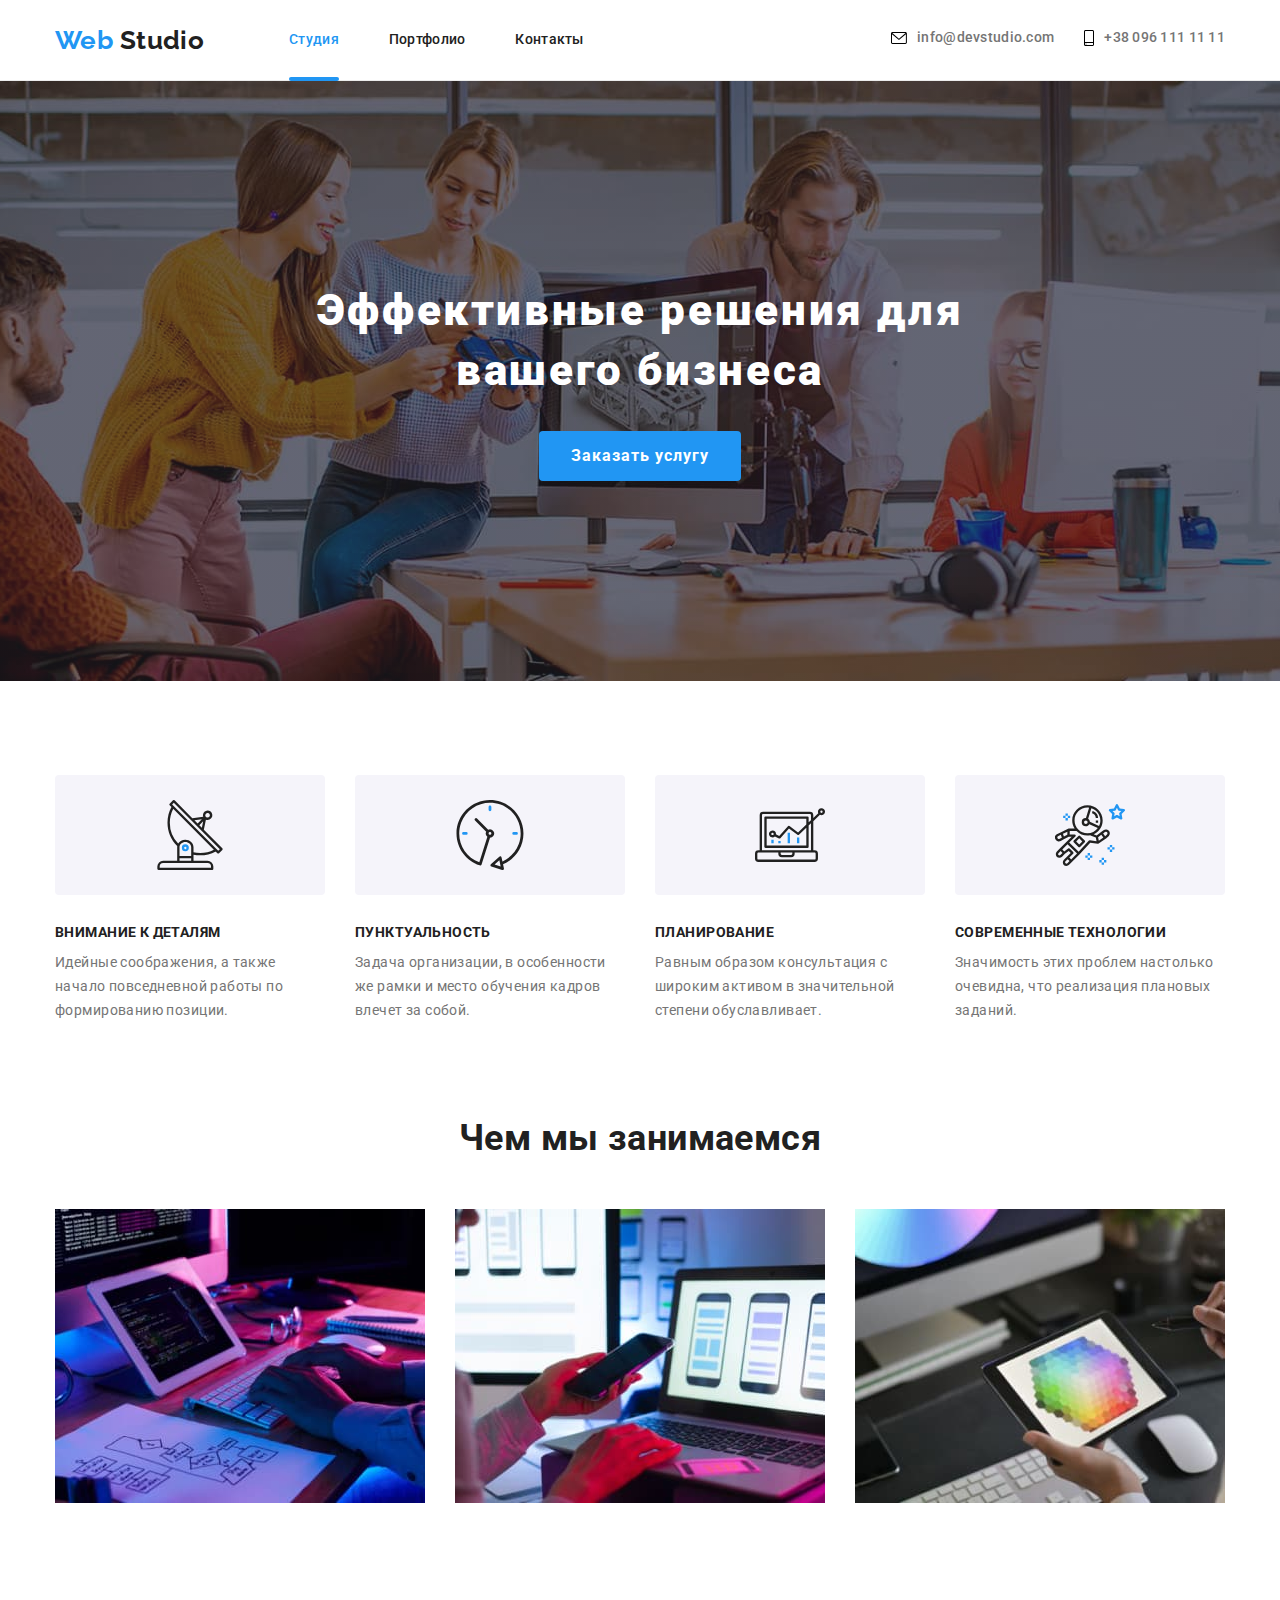
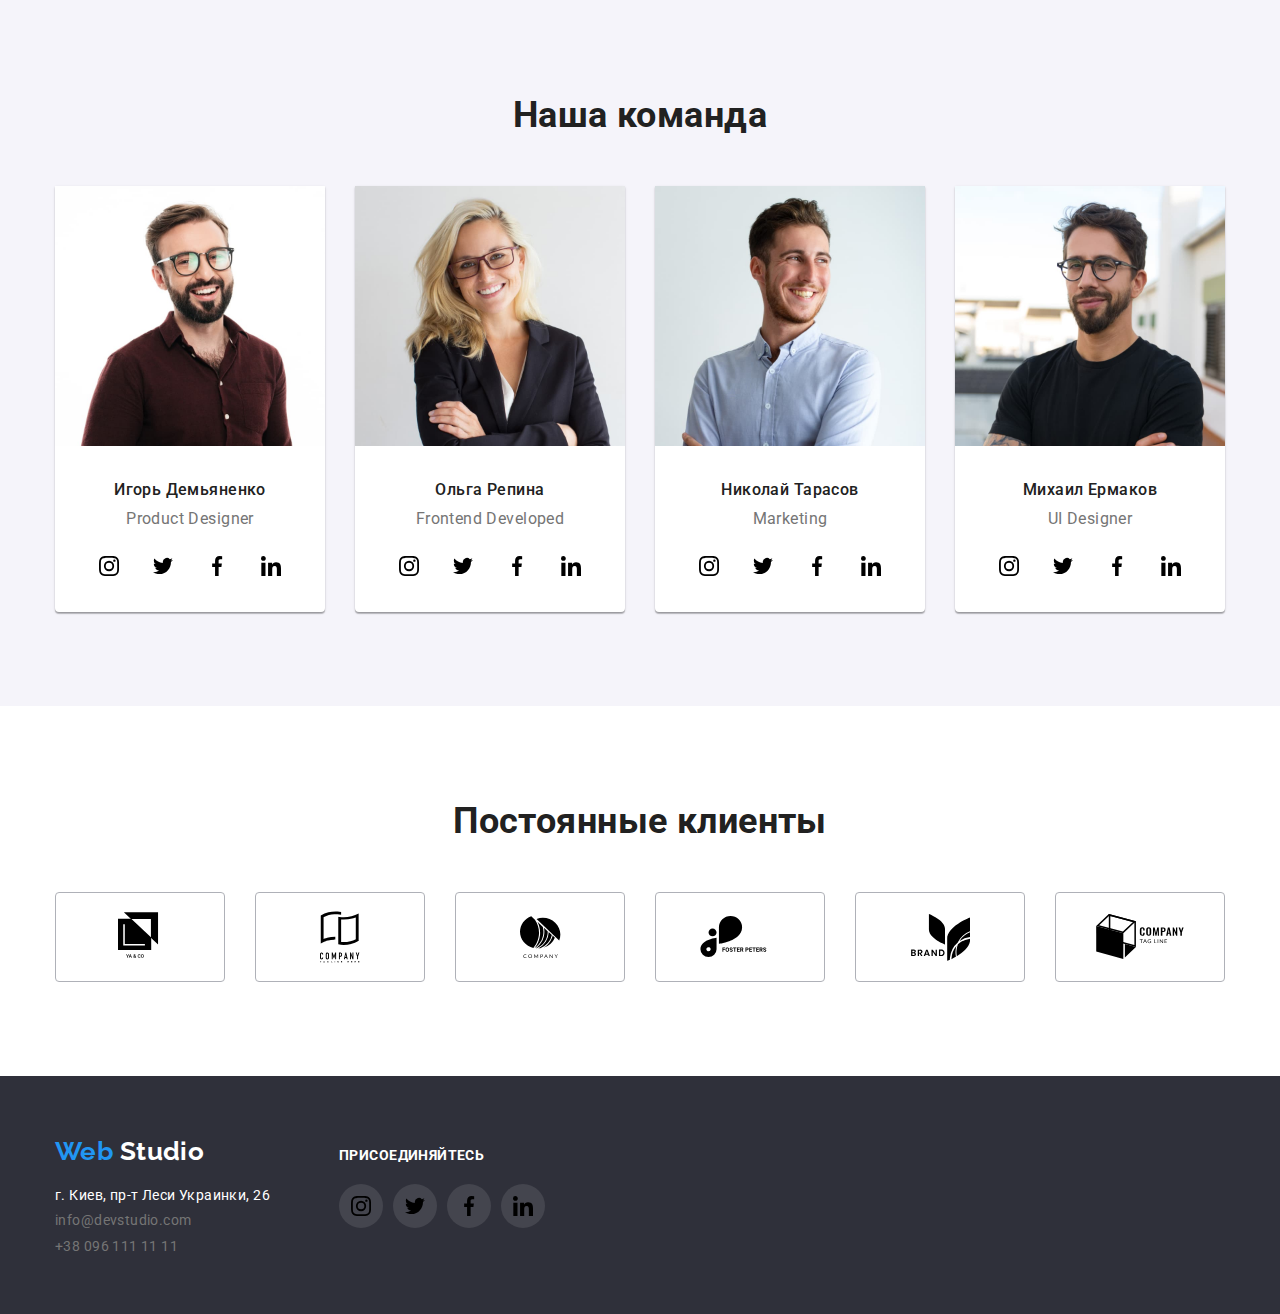
==== commit fb0eead9: "summary" ====
--- a/index.html
+++ b/index.html
@@ -1,388 +1,477 @@
 <!DOCTYPE html>
 <html lang="ru">
-
-<head>
-  <meta charset="UTF-8" />
-  <meta name="viewport" content="width=device-width, initial-scale=1.0" />
-
-  <link href="https://fonts.googleapis.com/css2?family=Roboto:wght@500;700;900&display=swap" rel="stylesheet" />
-  <link href="https://fonts.googleapis.com/css2?family=Raleway:wght@700&display=swap" rel="stylesheet" />
-  <link rel="stylesheet"
-    href="https://cdnjs.cloudflare.com/ajax/libs/modern-normalize/0.7.0/modern-normalize.min.css" />
-  <link rel="stylesheet" href="reset.css" />
-  <link rel="stylesheet" href="styles.css" />
-  <link rel="stylesheet" href="./css/style.css" />
-
-  <title>Студия</title>
-</head>
-
-<body>
-  <header>
-    <nav>
-      <div class="container">
-        <div class="nav-main">
-          <a href="./index.html" class="logo reset-link"><span class="logo-color">Web</span>studio</a>
-          <ul class="ul reset-ul">
-            <li class="nav-items">
-              <a href="" class="link reset-link">Студия</a>
-            </li>
-            <li class="nav-items">
-              <a href="./portfolio.html" class="link reset-link">Портфолио</a>
-            </li>
-            <li class="nav-items">
-              <a href="" class="link reset-link">Контакты</a>
-            </li>
-          </ul>
-          <ul class="ul-contact reset-ul">
-            <li class="contacts-li">
-              <a href="mailto:info@devstudio.com" class="contacts reset-link">
-                <svg class="contacts-svg" width="16px" height="12px">
-                  <use href="./images/symbol-defs.svg#icon-email"></use>
-                </svg>info@devstudio.com</a>
-            </li>
-            <li class="contacts-li">
-              <a href="tel:+380961111111" class="contacts reset-link"><svg class="contacts-svg" width="16px"
-                  height="12px">
-                  <use href="./images/symbol-defs.svg#icon-smartphone"></use>
-                </svg>+38 096 111 11 11
-              </a>
-            </li>
-          </ul>
-        </div>
-      </div>
-    </nav>
-  </header>
-  <main>
-    <section class="hero-container">
-      <div class="hero">
-        <h1 class="hero-title">Эффективные решения для вашего бизнеса</h1>
-        <button type="button" class="box">Заказать услугу</button>
-      </div>
-    </section>
-    <section class="container-feautures-icon">
-      <div>
-        <h2 class="visually-hidden">Наши возможности</h2>
-        <ul class="feautures reset-ul">
-          <li class="list">
-            <div class="futures-icon-item">
-              <svg class="feutures-icon" width="70" height="70">
-                <use href="./images/symbol-defs.svg#icon-antenna"></use>
-              </svg>
-            </div>
-            <p class="black">Внимание к деталям</p>
-            <p class="top">
-              Идейные соображения, а также начало повседневной работы по
-              формированию позиции.
-            </p>
-          </li>
-          <li class="list">
-            <div class="futures-icon-item">
-              <svg class="feutures-icon" width="70" height="70">
-                <use href="./images/symbol-defs.svg#icon-clock"></use>
-              </svg>
-            </div>
-            <p class="black">Пунктуальность</p>
-            <p class="top">
-              Задача организации, в особенности же рамки и место обучения
-              кадров влечет за собой.
-            </p>
-          </li>
-          <li class="list">
-            <div class="futures-icon-item">
-              <svg class="feutures-icon" width="70" height="70">
-                <use href="./images/symbol-defs.svg#icon-diagram"></use>
-              </svg>
-            </div>
-            <p class="black">Планирование</p>
-            <p class="top">
-              Равным образом консультация с широким активом в значительной
-              степени обуславливает.
-            </p>
-          </li>
-          <li class="list">
-            <div class="futures-icon-item">
-              <svg class="feutures-icon" width="70" height="70">
-                <use href="./images/symbol-defs.svg#icon-astronaut"></use>
-              </svg>
-            </div>
-            <p class="black">Современные технологии</p>
-            <p class="top">
-              Значимость этих проблем настолько очевидна, что реализация
-              плановых заданий.
-            </p>
-          </li>
-        </ul>
-      </div>
-    </section>
-    <section class="possibles-section">
-      <div class="container">
-        <h2 class="possibles-text">Чем мы занимаемся</h2>
-        <ul class="possibles reset-ul">
-          <li class="possibles-li">
-            <img src="./images/work.jpg" alt="Проектирование" width="370" />
-          </li>
-          <li class="possibles-li">
-            <img src="./images/work2.jpg" alt="Приложения" width="370" />
-          </li>
-          <li class="possibles-li">
-            <img src="./images/work3.jpg" alt="Дизайн" width="370" />
-          </li>
-        </ul>
-      </div>
-    </section>
-    <section class="command">
-      <div class="container">
-        <h2 class="command-text possibles-text">Наша команда</h2>
-        <ul class="command-top reset-ul">
-          <li class="possibles-li">
-            <img src="./images/it1.jpg" alt="Игорь Демьяненко" width="270" />
-            <h3 class="black-it">Игорь Демьяненко</h3>
-            <p class="text-it" lang="en">Product Designer</p>
-            <ul class="reset-ul command-ul">
-              <li class="command-li">
-                <a href="" class="feutures-icon">
-                  <svg class="feautures-icon-svg" width="20" height="20">
-                    <use href="./images/symbol-defs.svg#icon-instagram"></use>
-                  </svg>
+  <head>
+    <meta charset="UTF-8" />
+    <meta name="viewport" content="width=device-width, initial-scale=1.0" />
+    <title>Студия</title>
+    <link
+      href="https://fonts.googleapis.com/css2?family=Raleway:wght@700&family=Roboto:wght@400;500;700;900&display=swap"
+      rel="stylesheet"
+    />
+    <link
+      rel="stylesheet"
+      href="https://cdnjs.cloudflare.com/ajax/libs/modern-normalize/0.7.0/modern-normalize.min.css"
+    />
+    <link rel="stylesheet" href="./css/style.css" />
+    <script src="https://ajax.googleapis.com/ajax/libs/jquery/3.5.1/jquery.min.js"></script>
+    <script src="./js/active-script.js"></script>
+  </head>
+
+  <body>
+    <!-- Шапка сайта  -->
+    <header class="page-header">
+      <nav>
+        <div class="container main-cont">
+          <a href="./index.html" title="Logo" class="logo reset-link" lang="en"
+            ><span class="logo-color">Web</span> Studio</a
+          >
+
+          <ul class="menu reset-ul">
+            <li class="items">
+              <a href="./index.html" class="menu-link reset-link">Студия</a>
+            </li>
+            <li class="items">
+              <a href="./portfolio.html" class="menu-link reset-link"
+                >Портфолио</a
+              >
+            </li>
+            <li class="items">
+              <a href="./" class="menu-link reset-link">Контакты</a>
+            </li>
+          </ul>
+
+          <ul class="contact reset-ul">
+            <li class="items">
+              <a
+                href="mailto:info@devstudio.com"
+                class="contact-link reset-link"
+                lang="en"
+              >
+                <svg class="icon-envelope">
+                  <use href="./images/sprite.svg#icon-envelope"></use>
+                </svg>
+                <span>info@devstudio.com</span></a
+              >
+            </li>
+            <li class="items">
+              <a href="tel:+380961111111" class="contact-link reset-link">
+                <svg class="icon-smartphone">
+                  <use href="./images/sprite.svg#icon-smartphone"></use>
+                </svg>
+                <span>+38 096 111 11 11</span></a
+              >
+            </li>
+          </ul>
+        </div>
+      </nav>
+      <div class="header-line"></div>
+    </header>
+    <!-- Уникальный контент -->
+    <main>
+      <!-- Герой -->
+
+      <section class="hero">
+        <div class="hero-wrap">
+          <h1 class="hero-title reset">
+            Эффективные решения для вашего бизнеса
+          </h1>
+
+          <button type="button" class="button reset-button">
+            Заказать услугу
+          </button>
+        </div>
+      </section>
+
+      <section class="feature">
+        <div class="container">
+          <h2 class="reset-h indent visually-hidden">Особенности</h2>
+          <ul class="feature-list reset-ul">
+            <li class="items">
+              <div class="icon-items">
+                <svg width="70" height="70">
+                  <use href="./images/sprite.svg#icon-antenna"></use>
+                </svg>
+              </div>
+
+              <p class="feature-desc reset-p">Внимание к деталям</p>
+
+              <p class="feature-text reset-p">
+                Идейные соображения, а также начало повседневной работы по
+                формированию позиции.
+              </p>
+            </li>
+            <li class="items">
+              <div class="icon-items">
+                <svg width="70" height="70">
+                  <use href="./images/sprite.svg#icon-clock"></use>
+                </svg>
+              </div>
+              <p class="feature-desc reset-p">Пунктуальность</p>
+              <p class="feature-text reset-p">
+                Задача организации, в особенности же рамки и место обучения
+                кадров влечет за собой.
+              </p>
+            </li>
+            <li class="items">
+              <div class="icon-items">
+                <svg width="70" height="70">
+                  <use href="./images/sprite.svg#icon-diagram"></use>
+                </svg>
+              </div>
+              <p class="feature-desc reset-p">Планирование</p>
+              <p class="feature-text reset-p">
+                Равным образом консультация с широким активом в значительной
+                степени обуславливает.
+              </p>
+            </li>
+            <li class="items">
+              <div class="icon-items">
+                <svg width="70" height="70">
+                  <use href="./images/sprite.svg#icon-astronaut"></use>
+                </svg>
+              </div>
+              <p class="feature-desc reset-p">Современные технологии</p>
+              <p class="feature-text reset-p">
+                Значимость этих проблем настолько очевидна, что реализация
+                плановых заданий.
+              </p>
+            </li>
+          </ul>
+        </div>
+      </section>
+
+      <section class="box">
+        <div class="container">
+          <h2 class="reset indent">Чем мы занимаемся</h2>
+          <ul class="box-list reset-ul">
+            <li class="items">
+              <img
+                src="./images/box-1.jpg"
+                alt="Десктопные приложения"
+                width="370"
+                height="294"
+              />
+            </li>
+
+            <li class="items">
+              <img
+                src="./images/box-2.jpg"
+                alt="Мобильные приложения"
+                width="370"
+                height="294"
+              />
+            </li>
+
+            <li class="items">
+              <img
+                src="./images/box-3.jpg"
+                alt="Дизайнерские решения"
+                width="370"
+                height="294"
+              />
+            </li>
+          </ul>
+        </div>
+      </section>
+
+      <section class="team">
+        <div class="container">
+          <h2 class="reset indent">Наша команда</h2>
+          <ul class="team-list reset-ul">
+            <li class="team-style">
+              <div>
+                <img
+                  src="./images/teamcard-1.jpg"
+                  alt="Игорь Демьяненко"
+                  width="270"
+                  height="260"
+                />
+              </div>
+              <!-- Сделал div с помощью css можно будет легко задать стили, еще был вариант сделать список в списке.-->
+              <div>
+                <h3 class="team-title reset">Игорь Демьяненко</h3>
+                <p class="team-text reset" lang="en">Product Designer</p>
+              </div>
+              <ul class="team-icon reset-ul">
+                <li class="items">
+                  <a href="" class="team-icon-link reset-link">
+                    <svg width="20" height="20">
+                      <use href="./images/sprite.svg#icon-instagram"></use>
+                    </svg>
+                  </a>
+                </li>
+                <li class="items">
+                  <a href="" class="team-icon-link reset-link">
+                    <svg width="20" height="20">
+                      <use href="./images/sprite.svg#icon-twitter"></use>
+                    </svg>
+                  </a>
+                </li>
+                <li class="items">
+                  <a href="" class="team-icon-link reset-link">
+                    <svg width="20" height="20">
+                      <use href="./images/sprite.svg#icon-facebook"></use>
+                    </svg>
+                  </a>
+                </li>
+                <li class="items">
+                  <a href="" class="team-icon-link reset-link">
+                    <svg width="20" height="20">
+                      <use href="./images/sprite.svg#icon-linkedin"></use>
+                    </svg>
+                  </a>
+                </li>
+              </ul>
+            </li>
+            <li class="team-style">
+              <div>
+                <img
+                  src="./images/teamcard-2.jpg"
+                  alt="Ольга Репина"
+                  width="270"
+                  height="260"
+                />
+              </div>
+
+              <div>
+                <h3 class="team-title reset">Ольга Репина</h3>
+                <p class="team-text reset" lang="en">Frontend Developed</p>
+              </div>
+              <ul class="team-icon reset-ul">
+                <li class="items">
+                  <a href="" class="team-icon-link reset-link">
+                    <svg width="20" height="20">
+                      <use href="./images/sprite.svg#icon-instagram"></use>
+                    </svg>
+                  </a>
+                </li>
+                <li class="items">
+                  <a href="" class="team-icon-link reset-link">
+                    <svg width="20" height="20">
+                      <use href="./images/sprite.svg#icon-twitter"></use>
+                    </svg>
+                  </a>
+                </li>
+                <li class="items">
+                  <a href="" class="team-icon-link reset-link">
+                    <svg width="20" height="20">
+                      <use href="./images/sprite.svg#icon-facebook"></use>
+                    </svg>
+                  </a>
+                </li>
+                <li class="items">
+                  <a href="" class="team-icon-link reset-link">
+                    <svg width="20" height="20">
+                      <use href="./images/sprite.svg#icon-linkedin"></use>
+                    </svg>
+                  </a>
+                </li>
+              </ul>
+            </li>
+            <li class="team-style">
+              <div>
+                <img
+                  src="./images/teamcard-3.jpg"
+                  alt="Николай Тарасов"
+                  width="270"
+                  height="260"
+                />
+              </div>
+
+              <div>
+                <h3 class="team-title reset">Николай Тарасов</h3>
+                <p class="team-text reset" lang="en">Marketing</p>
+              </div>
+              <ul class="team-icon reset-ul">
+                <li class="items">
+                  <a href="" class="team-icon-link reset-link">
+                    <svg width="20" height="20">
+                      <use href="./images/sprite.svg#icon-instagram"></use>
+                    </svg>
+                  </a>
+                </li>
+                <li class="items">
+                  <a href="" class="team-icon-link reset-link">
+                    <svg width="20" height="20">
+                      <use href="./images/sprite.svg#icon-twitter"></use>
+                    </svg>
+                  </a>
+                </li>
+                <li class="items">
+                  <a href="" class="team-icon-link reset-link">
+                    <svg width="20" height="20">
+                      <use href="./images/sprite.svg#icon-facebook"></use>
+                    </svg>
+                  </a>
+                </li>
+                <li class="items">
+                  <a href="" class="team-icon-link reset-link">
+                    <svg width="20" height="20">
+                      <use href="./images/sprite.svg#icon-linkedin"></use>
+                    </svg>
+                  </a>
+                </li>
+              </ul>
+            </li>
+            <li class="team-style">
+              <div>
+                <img
+                  src="./images/teamcard-4.jpg"
+                  alt="Михаил Ермаков"
+                  width="270"
+                  height="260"
+                />
+              </div>
+
+              <div>
+                <h3 class="team-title reset">Михаил Ермаков</h3>
+                <p class="team-text reset" lang="en">UI Designer</p>
+              </div>
+              <ul class="team-icon reset-ul">
+                <li class="items">
+                  <a href="" class="team-icon-link reset-link">
+                    <svg width="20" height="20">
+                      <use href="./images/sprite.svg#icon-instagram"></use>
+                    </svg>
+                  </a>
+                </li>
+                <li class="items">
+                  <a href="" class="team-icon-link reset-link">
+                    <svg width="20" height="20">
+                      <use href="./images/sprite.svg#icon-twitter"></use>
+                    </svg>
+                  </a>
+                </li>
+                <li class="items">
+                  <a href="" class="team-icon-link reset-link">
+                    <svg width="20" height="20">
+                      <use href="./images/sprite.svg#icon-facebook"></use>
+                    </svg>
+                  </a>
+                </li>
+                <li class="items">
+                  <a href="" class="team-icon-link reset-link">
+                    <svg width="20" height="20">
+                      <use href="./images/sprite.svg#icon-linkedin"></use>
+                    </svg>
+                  </a>
+                </li>
+              </ul>
+            </li>
+          </ul>
+        </div>
+      </section>
+      <section class="client">
+        <div class="container">
+          <h2 class="indent reset">Постоянные клиенты</h2>
+
+          <ul class="client-list reset-ul">
+            <li class="items">
+              <a href="" class="client-list-link reset-link">
+                <svg width="44.27" height="49.23">
+                  <use href="./images/sprite.svg#icon-logo-1"></use>
+                </svg>
+              </a>
+            </li>
+            <li class="items">
+              <a href="" class="client-list-link reset-link">
+                <svg width="40" height="52">
+                  <use href="./images/sprite.svg#icon-logo-2"></use>
+                </svg>
+              </a>
+            </li>
+            <li class="items">
+              <a href="" class="client-list-link reset-link">
+                <svg width="41" height="42.6">
+                  <use href="./images/sprite.svg#icon-logo-3"></use>
+                </svg>
+              </a>
+            </li>
+            <li class="items">
+              <a href="" class="client-list-link reset-link">
+                <svg width="79.66" height="42.02">
+                  <use href="./images/sprite.svg#icon-logo-4"></use>
+                </svg>
+              </a>
+            </li>
+            <li class="items">
+              <a href="" class="client-list-link reset-link">
+                <svg width="59" height="47">
+                  <use href="./images/sprite.svg#icon-logo-5"></use>
+                </svg>
+              </a>
+            </li>
+            <li class="items">
+              <a href="" class="client-list-link reset-link">
+                <svg width="88.48" height="45.44">
+                  <use href="./images/sprite.svg#icon-logo-6"></use>
+                </svg>
+              </a>
+            </li>
+          </ul>
+        </div>
+      </section>
+    </main>
+    <footer>
+      <div class="footer">
+        <div>
+          <a href="./index.html" class="logo-footer reset-link" lang="en"
+            ><span class="logo-color">Web</span> Studio</a
+          >
+          <address>
+            <ul class="reset-ul">
+              <li class="contact-text">г. Киев, пр-т Леси Украинки, 26</li>
+              <li class="marg">
+                <a
+                  href="mailto:info@devstudio.com"
+                  class="contact-link reset-link"
+                  lang="en"
+                >
+                  info@devstudio.com
                 </a>
               </li>
-          </li>
-          <li class="command-li">
-            <a href="" class="feutures-icon">
-              <svg class="feautures-icon-svg" width="20" height="20">
-                <use href="./images/symbol-defs.svg#icon-twitter"></use>
-              </svg>
-            </a>
-          </li>
-          <li class="command-li">
-            <a href="" class="feutures-icon">
-              <svg class="feautures-icon-svg" width="20" height="20">
-                <use href="./images/symbol-defs.svg#icon-facebook"></use>
-              </svg>
-            </a>
-          </li>
-          <li class="command-li">
-            <a href="" class="feutures-icon">
-              <svg class="feautures-icon-svg" width="20" height="20">
-                <use href="./images/symbol-defs.svg#icon-linkedin"></use>
-              </svg>
-            </a>
-          </li>
-        </ul>
-        </li>
-        <li class="possibles-li">
-          <img src="./images/it2.jpg" alt="Ольга Репина" width="270" />
-          <h3 class="black-it">Ольга Репина</h3>
-          <p class="text-it" lang="en">Frontend Developer</p>
-          <ul class="reset-ul command-ul">
-            <li class="command-li">
-              <a href="" class="feutures-icon">
-                <svg class="feautures-icon-svg" width="20" height="20">
-                  <use href="./images/symbol-defs.svg#icon-instagram"></use>
-                </svg>
-              </a>
-            </li>
-        </li>
-        <li class="command-li">
-          <a href="" class="feutures-icon">
-            <svg class="feautures-icon-svg" width="20" height="20">
-              <use href="./images/symbol-defs.svg#icon-twitter"></use>
-            </svg>
-          </a>
-        </li>
-        <li class="command-li">
-          <a href="" class="feutures-icon">
-            <svg class="feautures-icon-svg" width="20" height="20">
-              <use href="./images/symbol-defs.svg#icon-facebook"></use>
-            </svg>
-          </a>
-        </li>
-        <li class="command-li">
-          <a href="" class="feutures-icon">
-            <svg class="feautures-icon-svg" width="20" height="20">
-              <use href="./images/symbol-defs.svg#icon-linkedin"></use>
-            </svg>
-          </a>
-        </li>
-        </ul>
-        </li>
-        <li class="possibles-li">
-          <img src="./images/it3.jpg" alt="Николай Тарасов" width="270" />
-          <h3 class="black-it">Николай Тарасов</h3>
-          <p class="text-it" lang="en">Marketing</p>
-          <ul class="reset-ul command-ul">
-            <li class="command-li">
-              <a href="" class="feutures-icon">
-                <svg class="feautures-icon-svg" width="20" height="20">
-                  <use href="./images/symbol-defs.svg#icon-instagram"></use>
-                </svg>
-              </a>
-            </li>
-        </li>
-        <li class="command-li">
-          <a href="" class="feutures-icon">
-            <svg class="feautures-icon-svg" width="20" height="20">
-              <use href="./images/symbol-defs.svg#icon-twitter"></use>
-            </svg>
-          </a>
-        </li>
-        <li class="command-li">
-          <a href="" class="feutures-icon">
-            <svg class="feautures-icon-svg" width="20" height="20">
-              <use href="./images/symbol-defs.svg#icon-facebook"></use>
-            </svg>
-          </a>
-        </li>
-        <li class="command-li">
-          <a href="" class="feutures-icon">
-            <svg class="feautures-icon-svg" width="20" height="20">
-              <use href="./images/symbol-defs.svg#icon-linkedin"></use>
-            </svg>
-          </a>
-        </li>
-        </ul>
-        </li>
-        <li class="possibles-li">
-          <img src="./images/it4.jpg" alt="Михаил Ермаков" width="270" />
-          <h3 class="black-it">Михаил Ермаков</h3>
-          <p class="text-it" lang="en">UI Designer</p>
-          <ul class="reset-ul command-ul">
-            <li class="command-li">
-              <a href="" class="feutures-icon">
-                <svg class="feautures-icon-svg" width="20" height="20">
-                  <use href="./images/symbol-defs.svg#icon-instagram"></use>
-                </svg>
-              </a>
-            </li>
-        </li>
-        <li class="command-li">
-          <a href="" class="feutures-icon">
-            <svg class="feautures-icon-svg" width="20" height="20">
-              <use href="./images/symbol-defs.svg#icon-twitter"></use>
-            </svg>
-          </a>
-        </li>
-        <li class="command-li">
-          <a href="" class="feutures-icon">
-            <svg class="feautures-icon-svg" width="20" height="20">
-              <use href="./images/symbol-defs.svg#icon-facebook"></use>
-            </svg>
-          </a>
-        </li>
-        <li class="command-li">
-          <a href="" class="feutures-icon">
-            <svg class="feautures-icon-svg" width="20" height="20">
-              <use href="./images/symbol-defs.svg#icon-linkedin"></use>
-            </svg>
-          </a>
-        </li>
-        </ul>
-        </li>
-        </ul>
+              <li class="marg">
+                <a href="tel:+380961111111" class="contact-link reset-link">
+                  +38 096 111 11 11
+                </a>
+              </li>
+            </ul>
+          </address>
+        </div>
+        <div class="social">
+          <b class="social-title reset">присоединяйтесь</b>
+          <ul class="social-list reset-ul">
+            <li class="items">
+              <a href="" class="social-link reset-link">
+                <svg width="20" height="20">
+                  <use href="./images/sprite.svg#icon-instagram"></use>
+                </svg>
+              </a>
+            </li>
+            <li class="items">
+              <a href="" class="social-link reset-link">
+                <svg width="20" height="20">
+                  <use href="./images/sprite.svg#icon-twitter"></use>
+                </svg>
+              </a>
+            </li>
+            <li class="items">
+              <a href="" class="social-link reset-link">
+                <svg width="20" height="20">
+                  <use href="./images/sprite.svg#icon-facebook"></use>
+                </svg>
+              </a>
+            </li>
+            <li class="items">
+              <a href="" class="social-link reset-link">
+                <svg width="20" height="20">
+                  <use href="./images/sprite.svg#icon-linkedin"></use>
+                </svg>
+              </a>
+            </li>
+          </ul>
+        </div>
       </div>
-    </section>
-    <section class="client-p">
-      <div class="container">
-        <h2 class="client-text">Постоянные клиенты</h2>
-        <ul class="client-ul reset-ul">
-          <li class="client-li">
-            <a href="" class="client-link">
-              <svg width="44.27" height="49.23">
-                <use href="./images/symbol-defs.svg#icon-logo1"></use>
-              </svg>
-            </a>
-          </li>
-          <li class="client-li">
-            <a href="" class="client-link">
-              <svg width="40" height="52">
-                <use href="./images/symbol-defs.svg#icon-logo2"></use>
-              </svg>
-            </a>
-          </li>
-          <li class="client-li">
-            <a href="" class="client-link">
-              <svg width="41" height="42.6">
-                <use href="./images/symbol-defs.svg#icon-logo3"></use>
-              </svg>
-            </a>
-          </li>
-          <li class="client-li">
-            <a href="" class="client-link">
-              <svg width="79.66" height="42.02">
-                <use href="./images/symbol-defs.svg#icon-logo4"></use>
-              </svg>
-            </a>
-          </li>
-          <li class="client-li">
-            <a href="" class="client-link">
-              <svg width="59" height="47">
-                <use href="./images/symbol-defs.svg#icon-logo5"></use>
-              </svg>
-            </a>
-          </li>
-          <li class="client-li">
-            <a href="" class="client-link">
-              <svg width="88.48" height="45.44">
-                <use href="./images/symbol-defs.svg#icon-logo6"></use>
-              </svg>
-            </a>
-          </li>
-        </ul>
-      </div>
-    </section>
-  </main>
-  <footer class="footer">
-    <section class="container">
-      <a href="./index.html" class="podval-logo reset-link"><span class="logo-color">Web</span> studio</a>
-      <address>
-        <ul class="podval-contacts reset-ul">
-          <li class="podval-addres reset-link">
-            г. Киев, пр-т Леси Украинки, 26
-          </li>
-          <li>
-            <a href="mailto:info@example.com" class="podval-list reset-link">info@example.com</a>
-          </li>
-          <li>
-            <a href="tel:+380991111111" class="podval-list reset-link">+38 099 111 11 11</a>
-          </li>
-        </ul>
-      </address>
-      <div class="margin69">
-        <b class="podval-addres">Присоединяйтесь</b>
-        <ul class="social reset-ul">
-          <li class="command-li">
-            <a href="" class="footer-icon">
-              <svg class="footer-icon-svg" width="20" height="20">
-                <use href="./images/symbol-defs.svg#icon-instagram"></use>
-              </svg>
-            </a>
-          </li>
-          </li>
-          <li class="command-li">
-            <a href="" class="footer-icon">
-              <svg class="feautures-icon-svg" width="20" height="20">
-                <use href="./images/symbol-defs.svg#icon-twitter"></use>
-              </svg>
-            </a>
-          </li>
-          <li class="command-li">
-            <a href="" class="footer-icon">
-              <svg class="feautures-icon-svg" width="20" height="20">
-                <use href="./images/symbol-defs.svg#icon-facebook"></use>
-              </svg>
-            </a>
-          </li>
-          <li class="command-li">
-            <a href="" class="footer-icon">
-              <svg class="feautures-icon-svg" width="20" height="20">
-                <use href="./images/symbol-defs.svg#icon-linkedin"></use>
-              </svg>
-            </a>
-          </li>
-        </ul>
-      </div>
-    </section>
-  </footer>
-</body>
-
-</html+    </footer>
+  </body>
+</html>
--- a/css/style.css
+++ b/css/style.css
@@ -1,233 +1,61 @@
-/* Фон сайта #FFFFFF */
-/* Цвет основного текста #757575 */
-/* Вторичный цвет #212121 */
-/* Акцент #2196F3 */
-/* Цвет заголовков #FFFFFF */
-/* Цвет подвала #2F303A */
-/* Цвет белой кнопки #f5f4fa */
+/* Ширина сайта 1600px  */
+/* Ширина портфолио 1170px */
+/* Отступы портфолио margin 215px */
+
 :root {
-  --main-font: "Roboto", sans-serif;
-  --secondary-font: "Raleway", sans-serif;
-  --title-font-size: 44px;
-  --text-font-size: 14px;
-  --modal-btn-color: #f5f4fa;
-  --background-fone: #ffffff;
-  --text-color: #757575;
-  --text-secondary-color: #212121;
+  --primary-text-color: #757575;
+  --bg-color: #ffffff;
+  --title-text-color: #212121;
   --accent-color: #2196f3;
-  --heading-color: #ffffff;
-  --footer-color: #2f303a;
-  --button-white: #f5f4fa;
-  --logo: #000000;
-}
-
-*,
-*::before,
-*::after {
+  --button-color: #ffffff;
+  --bg-footer: #2f303a;
+}
+
+body {
+  background-color: var(--bg-color);
+  color: var(--primary-text-color);
+  font-family: "Roboto", sans-serif;
+  font-size: 14px;
+  line-height: 1.17;
+  letter-spacing: 0.03em;
+}
+
+footer {
+  background-color: var(--bg-footer);
+}
+
+/* Сброс стилей списка */
+.reset-ul {
+  padding: 0;
+  margin: 0;
+  list-style-type: none;
+}
+
+/* Сброс стилей  */
+
+.reset {
+  padding: 0;
+  margin: 0;
+}
+.reset-link {
+  text-decoration: none;
+}
+
+.reset-button {
+  border: 0;
+}
+
+.reset-h {
   margin: 0;
   padding: 0;
 }
-img {
-  display: block;
-}
-body {
-  font-family: var(--main-font);
-  color: var(--text-color);
-  background-color: var(--background-fone);
-  font-size: 14px;
-  letter-spacing: 0.03em;
-}
-/* header */
-.logo {
-  font-family: var(--secondary-font);
-  color: var(--logo);
-  font-size: 26px;
-  line-height: 1.19;
-  letter-spacing: 0.03em;
-  margin-right: 93px;
-}
-.logo:hover {
-  color: var(--accent-color);
-}
-.logo-color {
-  color: var(--accent-color);
-}
-.nav {
-  color: var(--text-secondary-color);
-  line-height: 1.14;
-  letter-spacing: 0.02em;
-}
-.nav:hover,
-.nav:focus {
-  color: var(--accent-color);
-}
-.nav-main {
-  display: flex;
-  align-items: center;
-}
-.nav-items:not(:last-child) {
-  margin-right: 50px;
-}
-
-.contacts {
-  color: var(--text-color);
-  line-height: 1.14;
-  letter-spacing: 0.02em;
-  display: inline-flex;
-  align-items: center;
-  fill: #757575;
-}
-.contacts:hover,
-.contacts:focus {
-  color: var(--accent-color);
-  fill: var(--accent-color);
-}
-.contacts-li {
-  margin-left: 50px;
-}
-.contacts-svg {
-  margin-right: 10px;
-}
-
-/* Hero */
-.hero-container {
-  max-width: 1600px;
-  min-height: 600px;
-  display: flex;
-  margin-right: auto;
-  margin-left: auto;
-  border: 1px solid #000000;
-  background-image: linear-gradient(
-      to right,
-      rgba(47, 48, 58, 0.4),
-      rgba(47, 48, 58, 0.4)
-    ),
-    url(..//images/herofont.jpg);
-  background-repeat: no-repeat;
-  background-size: cover;
-  background-position: center;
-}
-.hero {
-  max-width: 696px;
-  margin: auto;
-  text-align: center;
-}
-.hero-title {
-  font-family: Roboto;
-  font-size: 44px;
-  line-height: 1.36;
-  text-align: center;
-  letter-spacing: 0.06em;
-  color: var(--heading-color);
-  text-transform: uppercase;
-}
-
-.ul {
-  display: flex;
-}
-.ul-contact {
-  display: flex;
-  margin-left: auto;
-}
-.link {
-  text-decoration: none;
-  padding: 32px 0px;
-  display: block;
-}
-.list {
-  list-style: none;
-}
-address {
-  font-style: normal;
-}
-button {
-  cursor: pointer;
-  background-color: transparent;
-}
-/* Componnents */
-.container {
-  width: 1200px;
-  padding-left: 15px;
-  padding-right: 15px;
-  margin-left: auto;
-  margin-right: auto;
-}
-/* Скидываем стили списка */
-.reset-ul {
-  list-style-type: none;
-}
-
-.reset-link {
-  text-decoration: none;
-}
-.link {
-  color: var(--text-secondary-color);
-}
-.link-color {
-  color: var(--accent-color);
-}
-.link:hover,
-.link:focus {
-  color: var(--accent-color);
-}
-.link-address {
-  color: var(--text-color);
-}
-.link-address:hover,
-.link-address:focus {
-  color: var(--accent-color);
-}
-.link-heading {
-  color: var(--heading-color);
-}
-.text {
-  color: var(--text-color);
-}
-
-.black {
-  color: var(--text-secondary-color);
-  line-height: 1.14;
-  margin-bottom: 10px;
-  font-weight: 700;
-}
-.footer-b {
-  color: #ffffff;
-  text-transform: uppercase;
-}
-.text-footer {
-  color: var(--text-color);
-}
-.text-footer:hover,
-.text-footer:focus {
-  color: var(--accent-color);
-}
-.box {
-  min-width: 200px;
-  color: var(--heading-color);
-  background: var(--accent-color);
-  display: inline-block;
-  border: 1px solid var(--accent-color);
-  padding: 10px 32px 10px 32px;
-  margin-top: 30px;
-  border-radius: 4px;
-  font-size: 16px;
-  font-weight: 700px;
-  line-height: 30px;
-}
-.box.container {
-  width: 200px;
-  height: 50px;
-  left: 700px;
-  top: 430px;
-  background: #2196f3;
-  box-shadow: 0px 4px 4px rgba(0, 0, 0, 0.15);
-  border-radius: 4px;
-  display: inline-block;
-}
-.button-filter:hover,
-.button-filter:focus {
-  cursor: pointer;
-}
+
+.reset-p {
+  margin: 0;
+  padding: 0;
+}
+/* Можно было сделать сброс по тегам, или еще проще подключить  reset.css */
+
 .visually-hidden {
   position: absolute !important;
   clip: rect(1px 1px 1px 1px); /* IE6, IE7 */
@@ -238,94 +66,435 @@
   width: 1px !important;
   overflow: hidden;
 }
-.feautures {
-  display: flex;
-  margin-top: 94px;
-}
-.list {
-  width: calc((100%-3 * 30px) / 4);
-}
-.list:not(:first-child) {
+
+address {
+  font-style: normal;
+}
+
+/* Временно дял красоты */
+
+.page-header {
+  border-bottom: 1px solid #ececec;
+}
+
+.logo {
+  color: var(--title-text-color);
+
+  font-family: "Raleway", sans-serif;
+  font-weight: 700;
+  font-size: 26px;
+  line-height: 1.19;
+}
+.logo-color {
+  color: var(--accent-color);
+}
+.main-cont {
+  display: flex;
+  align-items: center;
+}
+.menu {
+  display: flex;
+  margin-left: 85px;
+
+  font-weight: 500;
+  font-size: 14px;
+  line-height: 1.14;
+  letter-spacing: 0.02em;
+}
+
+.menu .items:not(:last-child) {
+  margin-right: 50px;
+}
+
+.menu-link {
+  padding-left: 0;
+  display: block;
+  padding-top: 32px;
+  padding-bottom: 32px;
+  color: var(--title-text-color);
+}
+
+.menu .items {
+  position: relative;
+}
+
+.menu-link:hover::after {
+  display: inherit;
+  content: "";
+  background-color: #2196f3;
+}
+
+.menu .active {
+  color: var(--accent-color);
+}
+
+.menu .active::after {
+  display: inherit;
+  content: "";
+  width: 100%;
+  height: 4px;
+  background-color: #2196f3;
+  border-radius: 2px;
+  position: absolute;
+  bottom: -1px;
+}
+
+.menu-link:hover,
+.menu-link:focus {
+  color: var(--accent-color);
+}
+/* .menu-link:active {
+    color: var(--accent-color);  
+} */
+
+.contact {
+  display: flex;
+  margin-left: auto;
+
+  font-weight: 500;
+  font-size: 14px;
+  line-height: 1.14;
+  letter-spacing: 0.02em;
+}
+
+.contact .items + .items {
   margin-left: 30px;
 }
-/* .list .black .top {
+
+.contact-link {
+  display: inline-flex;
+  align-items: center;
+  color: var(--primary-text-color);
+}
+.contact-link:hover,
+contact-link:focus {
+  color: var(--accent-color);
+  --color3: #2196f3;
+}
+.contact-text {
+  color: #ffffff;
+
+  line-height: 1.17;
+}
+
+.hero {
+  max-width: 1600px;
+  min-height: 600px;
+  margin-left: auto;
+  margin-right: auto;
+  background-image: linear-gradient(
+      to right,
+      rgba(47, 48, 58, 0.4),
+      rgba(47, 48, 58, 0.4)
+    ),
+    url(../images/header.jpg);
+  background-color: black;
+  background-repeat: no-repeat;
+  background-position: center;
+  background-size: cover;
+  text-align: center;
+  display: flex;
+}
+.hero-wrap {
+  max-width: 696px;
+  margin: auto;
+  padding: 0 15px;
+}
+
+.hero-title {
+  margin-top: 0;
+  margin-bottom: 30px;
+  color: #ffffff;
+
+  font-weight: 900;
+  font-size: 44px;
+  line-height: 1.36;
+  letter-spacing: 0.06em;
+}
+
+.portfolio-title {
+  margin-top: 0;
+  margin-bottom: 30px;
+  color: #ffffff;
+
+  font-weight: 900;
+  font-size: 44px;
+  line-height: 1.36;
+  letter-spacing: 0.06em;
+  text-align: center;
+}
+
+/* Мне кажется логичней и удобней так сделать, у нас h2  одинаковый на всех страницах 
+Но если нужно можно создать отдельных класс   */
+h2 {
+  color: var(--title-text-color);
+  font-weight: 700;
+  font-size: 36px;
+  line-height: 1.17;
+  text-align: center;
+}
+
+.feature-title {
+  color: var(--title-text-color);
+
+  font-weight: 700;
+  line-height: 1.14;
+}
+.feature-desc {
+  color: var(--title-text-color);
+  font-weight: 700;
+  line-height: 1.14;
+  text-transform: uppercase;
+
+  margin-bottom: 10px;
+}
+
+.feature-text {
+  line-height: 1.714;
+}
+
+.box-title {
+  color: #ffffff;
+  font-weight: 700;
+  line-height: 1.14;
+  text-transform: uppercase;
+}
+.team-title {
+  display: block;
+  margin-top: 30px;
+  color: var(--title-text-color);
+
+  font-weight: 500;
+  font-size: 16px;
+  line-height: 1.19;
+}
+.team-text {
+  display: block;
   margin-top: 10px;
+  margin-bottom: 16px;
+  font-size: 16px;
+  line-height: 1.19;
+}
+
+.button {
+  display: inline-block;
+  min-width: 200px;
+  padding-left: 32px;
+  padding-right: 32px;
+  padding-top: 10px;
+  padding-bottom: 10px;
+  border-radius: 4px;
+  color: var(--button-color);
+  background-color: var(--accent-color);
+
+  font-weight: 700;
+  font-size: 16px;
+  line-height: 1.9;
+  letter-spacing: 0.06em;
+}
+
+.button:hover,
+.button:focus {
+  cursor: pointer;
+}
+
+.menu-button {
+  padding: 6px 22px;
+  background: #f5f4fa;
+  border-radius: 4px;
+  font-weight: 500;
+  font-size: 16px;
+  line-height: 1.625;
+
+  color: #212121;
+}
+
+.project-title {
+  color: var(--title-text-color);
+  font-weight: 700;
+  font-size: 18px;
+  line-height: 2;
+  letter-spacing: 0.06em;
+}
+
+.menu-filter button {
+  background-color: #f5f4fa;
+  color: #212121;
+  cursor: pointer;
+}
+
+.menu-filter button:hover,
+.menu-filter button:focus {
+  background-color: var(--accent-color);
+  color: var(--button-color);
+}
+
+.menu-filter {
+  display: flex;
+  justify-content: center;
+}
+
+.menu-filter .items + .items {
+  margin-left: 8px;
+}
+.project {
+  margin-top: 50px;
+}
+.project-text {
+  color: var(--primary-text-color);
+  font-size: 16px;
+  line-height: 1.9;
+}
+
+.project-desc {
+  color: #ffffff;
+
+  font-size: 18px;
+  line-height: 1.6;
+}
+
+.logo-footer {
+  display: block;
+  margin-bottom: 20px;
+  font-family: "Raleway", sans-serif;
+  font-weight: 700;
+  font-size: 26px;
+  line-height: 1.19;
+
+  color: #ffffff;
+}
+
+.feature-list,
+.box-list,
+.client-list,
+.team-list {
+  display: flex;
+}
+
+/* Классы одинаковые, можно прописать в одну строку */
+/* .box-list {
+    display: flex;
+    padding-top: 50px;
+    }
+    .client-list {
+        display: flex;
+        padding-top: 50px;
+    }
+    .team-list {
+        display: flex;
+        padding-top: 50px;
+    
+    } */
+
+.feature-list .items + .items {
+  margin-left: 30px;
+}
+/* .feature-list .items:not(:first-child)
+{
+    margin-left: 30px;
 } */
-.feautures .black {
-  margin-bottom: 10px;
-}
-/* Наши возможности */
-.possibles {
-  display: flex;
-  padding-top: 50px;
-}
-.possibles-li:not(:first-child) {
+
+.box {
+  padding-top: 94px;
+  padding-bottom: 94px;
+  text-align: center;
+}
+
+.team {
+  padding-top: 94px;
+  padding-bottom: 94px;
+  text-align: center;
+  background-color: #f5f4fa;
+}
+.feature {
+  padding-top: 94px;
+}
+.client {
+  padding-top: 94px;
+  padding-bottom: 94px;
+}
+
+.portfolio {
+  padding-top: 94px;
+  padding-bottom: 94px;
+}
+
+.container {
+  width: 1200px;
+  margin-left: auto;
+  margin-right: auto;
+  padding-left: 15px;
+  padding-right: 15px;
+}
+
+.box-list .items {
+  width: calc((100% - 60px) / 3);
+}
+
+.box-list .items + .items {
   margin-left: 30px;
 }
-.possibles-li {
-  background: #ffffff;
+
+.indent {
+  margin-bottom: 50px;
+}
+
+.client-list .items + .items {
+  margin-left: 30px;
+}
+
+.team-icon {
+  display: flex;
+  justify-content: center;
+  margin-bottom: 24px;
+}
+/* .team {
+    text-align: center;
+    background-color: #F5F4FA;
+} */
+
+.team-style {
+  width: calc((100% - 90px) / 4);
+  background-color: var(--bg-color);
   box-shadow: 0px 1px 3px rgba(0, 0, 0, 0.12), 0px 1px 1px rgba(0, 0, 0, 0.14),
     0px 2px 1px rgba(0, 0, 0, 0.2);
   border-radius: 0px 0px 4px 4px;
 }
-.possibles-section {
-  padding-top: 94px;
-  padding-bottom: 94px;
-}
-.possibles-text {
-  text-align: center;
-  font-weight: 700;
-  color: #212121;
-}
-/* Наша команда */
-.command {
-  background: #f5f4fa;
-  display: flex;
-  padding-top: 94px;
-  padding-bottom: 94px;
-}
-.command-top {
-  display: flex;
-}
-.command-text {
-  margin-bottom: 50px;
-}
-/* Подвал */
-.podval {
-  background-color: var(--footer-color);
-  max-width: 1600px;
-  min-height: 252px;
-  margin-top: 94px;
-}
-.podval-logo {
-  color: var(--background-fone);
-  font-family: var(--secondary-font);
-  font-size: 26px;
-  line-height: 1.19;
-  letter-spacing: 0.03em;
-  margin-right: 93px;
-}
-.podval-logo:hover,
-.podval-logo:focus {
-  color: var(--accent-color);
-}
-.podval-contacts {
-  padding-top: 20px;
-}
-.podval-container {
-  width: 231px;
-}
-.podval-list {
-  color: var(--text-color);
-  line-height: 1.71;
-  letter-spacing: 0.03em;
-  color: rgba(255, 255, 255, 0.6);
-}
-.podval-list:hover,
-.podval-lisr:focus {
-  color: var(--accent-color);
-}
-.podval-addres {
+
+.team-style:not(:last-child) {
+  margin-right: 30px;
+}
+
+/* Футер */
+.footer {
+  display: flex;
+  align-items: baseline;
+  width: 1200px;
+  margin-left: auto;
+  margin-right: auto;
+  padding-left: 15px;
+  padding-right: 15px;
+  padding-top: 60px;
+  padding-bottom: 60px;
+}
+
+.marg {
+  margin-top: 9px;
+}
+
+.social-list {
+  display: flex;
+}
+
+.social-list .items + .items {
+  margin-left: 10px;
+}
+
+.social {
+  margin-left: 69px;
+}
+
+.social-title {
   display: block;
   padding-bottom: 20px;
   color: #ffffff;
@@ -333,226 +502,68 @@
   line-height: 1.14;
   text-transform: uppercase;
 }
-.container-portfolio {
-  max-width: 1200px;
-  padding-left: 15px;
-  padding-right: 15px;
-  padding-top: 94px;
-  padding-bottom: 94px;
-  margin-right: auto;
-  margin-left: auto;
-}
-
-.ul-portfolio {
-  display: flex;
+
+.project-list {
+  display: flex;
+  flex-wrap: wrap;
+}
+
+.project-items {
+  width: calc((100% - 60px) / 3);
+  margin-right: 30px;
+  margin-bottom: 30px;
+}
+
+.project-items:nth-child(3n) {
+  margin-right: 0;
+}
+
+.project-items:nth-last-child(-n + 3) {
+  margin-bottom: 0;
+}
+.project-block {
+  margin: 20px 24px;
+}
+
+.project-items-link {
+  display: inline-block;
+  border: 1px solid #eeeeee;
+}
+
+.project-items-link:hover,
+.project-items-link:focus {
+  box-shadow: 0px 1px 1px rgba(0, 0, 0, 0.12), 0px 4px 4px rgba(0, 0, 0, 0.06),
+    1px 4px 6px rgba(0, 0, 0, 0.16);
+}
+/* Svg sprite все эти с параметры можно было прописать в inline svg, но я решил прописать в  css для практики  */
+
+.icon-smartphone {
+  width: 10px;
+  height: 16px;
+  margin-right: 10px;
+}
+
+.icon-envelope {
+  width: 16px;
+  height: 12px;
+  margin-right: 10px;
+}
+
+/*   Стили для контейнера Особенности */
+.icon-items {
+  width: 270px;
+  height: 120px;
+  display: inline-flex;
+  align-items: center;
   justify-content: center;
-}
-.list-portfolio {
   background: #f5f4fa;
   border-radius: 4px;
-  padding: 6px 22px 6px 22px;
-}
-/* .list-portfolio:hover
-.list-portfolio:focus {
-  color: var(--accent-color);
-  background: #2196f3;
-  box-shadow: 0px 3px 1px rgba(0, 0, 0, 0.1), 0px 1px 2px rgba(0, 0, 0, 0.08),
-    0px 2px 2px rgba(0, 0, 0, 0.12); */
-}
-.list-portfolio:not(:first-child) {
-  margin-left: 8px;
-}
-.work {
-  display: flex;
-  flex-wrap: wrap;
-  padding-top: 50px;
-}
-.work-text {
-  font-size: 16px;
-  line-height: 1.87;
-  letter-spacing: 0.03em;
-  color: #757575;
-}
-.work-item:nth-child(3n) {
-  margin-right: 0px;
-}
-.work-item {
-  margin-right: 30px;
-}
-.work-item {
   margin-bottom: 30px;
 }
-.work-item:nth-last-child(-n + 3) {
-  margin-bottom: 0;
-}
-.text-portfolio {
-  font-weight: bold;
-}
-.marg {
-  margin-top: 20px;
-  margin-left: 24px;
-  margin-right: 24px;
-  margin-bottom: 20px;
-}
-.marg .black {
-  margin-bottom: 4px;
-}
-.marg .black {
-  font-weight: 700;
-  font-size: 18px;
-  line-height: 2;
-  letter-spacing: 0.06em;
-}
-.marg .black .text {
-  font-size: 16px;
-  line-height: 1.87;
-  letter-spacing: 0.03em;
-}
-.text-it {
-  font-family: var(--text-color);
-  font-size: 16px;
-  line-height: 1.18;
-  text-align: center;
-  letter-spacing: 0.03em;
-  color: #757575;
-  margin-top: 10px;
-}
-.black-it {
-  font-size: 16px;
-  line-height: 1.18;
-  text-align: center;
-  letter-spacing: 0.03em;
-  margin-top: 30px;
-  color: #212121;
-}
-.top {
-  font-size: 14px;
-  line-height: 1.71;
-  letter-spacing: 0.03em;
-}
-.link-p {
-  color: var(--text-secondary-color);
-}
-.link-p-color {
-  color: var(--accent-color);
-}
-.link-p:hover,
-.link-p:focus {
-  color: var(--background-fone);
-  background: #2196f3;
-  box-shadow: 0px 3px 1px rgba(0, 0, 0, 0.1), 0px 1px 2px rgba(0, 0, 0, 0.08),
-    0px 2px 2px rgba(0, 0, 0, 0.12);
-    
-}
-.container-feautures-icon {
-  max-width: 1200px;
-  min-height: 251px;
-  padding-left: 15px;
-  padding-right: 15px;
-  margin-left: auto;
-  margin-right: auto;
-}
-.feutures-icon {
-  fill: #AFB1B8;
-  background: #f5f4fa;
-  border-radius: 4px;
-}
-.feautures-icon-svg:hover,
-.feautures-icon-svg:focus {
-  color: var(--accent-color);
-  fill: var(--accent-color);
-}
-.futures-icon-item {
-  width: 270px;
-  height: 120px;
-  border-radius: 4px;
-  background: #f5f4fa;
-  margin-bottom: 30px;
-  display: flex;
-  align-items: center;
-  justify-content: center;
-}
-.command-ul {
-  display: flex;
-  justify-content: center;
-  align-items: center;
-  margin-top: 16px;
-}
-
-.command-li {
-  width: 44px;
-  height: 44px;
-}
-.command-li + .command-li {
-  margin-left: 10px;
-}
-.container-footer {
-  width: 1200px;
-  padding-left: 15px;
-  padding-right: 15px;
-  margin-left: auto;
-  margin-right: auto;
-}
-.container-client {
-  max-width: 1170px;
-  max-height: 370px;
-}
-.client-text {
- font-weight: 700;
- font-size: 36px;
- line-height: 1,16;
- text-align: center;
- letter-spacing: 0.03em;
- color: #212121;
- margin-bottom: 50px;
-  }
-.client-ul {
-  display: flex;
-  align-items: center;
-  justify-content: center;
-}
-.client-li {
-  width: 170px;
-  height: 90px;
-  border: 1px solid #AFB1B8;
-  border-radius: 4px;
-}
-.client-li:not(:first-child) {
-  margin-left: 30px;
-}
-.client-p {
-  padding-top: 94px;
-  padding-bottom: 94px;
-}
-.client-link {
-  display: inline-flex;
-  width: 170px;
-  height: 90px;
-  align-items: center;
-  justify-content: center;
-  fill: #AFB1B8;
-}
-.client-link:hover,
-.client-link:focus {
-  fill: var(--accent-color);
-  border: 1px solid #2196F3;
-  border-radius: 4px;
-}
-.footer {
-  background: var(--footer-color);
-  padding-top: 94px;
-  padding-bottom: 94px;
-}
-
-
-.command-li {
-  width: 44px;
-  height: 44px;
-}
-.command-li + .command-li {
-  margin-left: 10px;
-}
-.footer-icon {
+
+/* Стили для ссылок соц.сетей наша команда и футер  */
+
+.social-link {
   width: 44px;
   height: 44px;
   display: inline-flex;
@@ -560,19 +571,45 @@
   justify-content: center;
   background-color: rgba(255, 255, 255, 0.1);
   border-radius: 50%;
-  --color4:#ffffff;
-  /* fill: #AFB1B8;
-  border-radius: 4px; */
-}
-.footer-icon:hover,
-.footer-icon:focus {
-  background-color: #2196F3;
-  color: var(--accent-color);
-  fill: var(--accent-color);
-}
-.social {
-  display: flex;
-}
-.margin69 {
-  margin-left: 69px;
-}+  --color4: #ffffff;
+}
+
+.social-link:hover,
+.social-link:focus {
+  background-color: #2196f3;
+}
+
+.team-icon-link {
+  width: 44px;
+  height: 44px;
+  display: inline-flex;
+  align-items: center;
+  justify-content: center;
+}
+
+.team-icon-link:hover,
+.team-icon-link:focus {
+  --color4: #ffffff;
+  background-color: #2196f3;
+  border-radius: 50%;
+}
+
+.team-icon .items + .items {
+  margin-left: 10px;
+}
+
+.client-list-link {
+  width: 170px;
+  height: 90px;
+  display: inline-flex;
+  align-items: center;
+  justify-content: center;
+  border: 1px solid #afb1b8;
+  border-radius: 4px;
+}
+
+.client-list-link:hover,
+.client-list-link :focus {
+  --color4: #2196f3;
+  border-color: #2196f3;
+}
